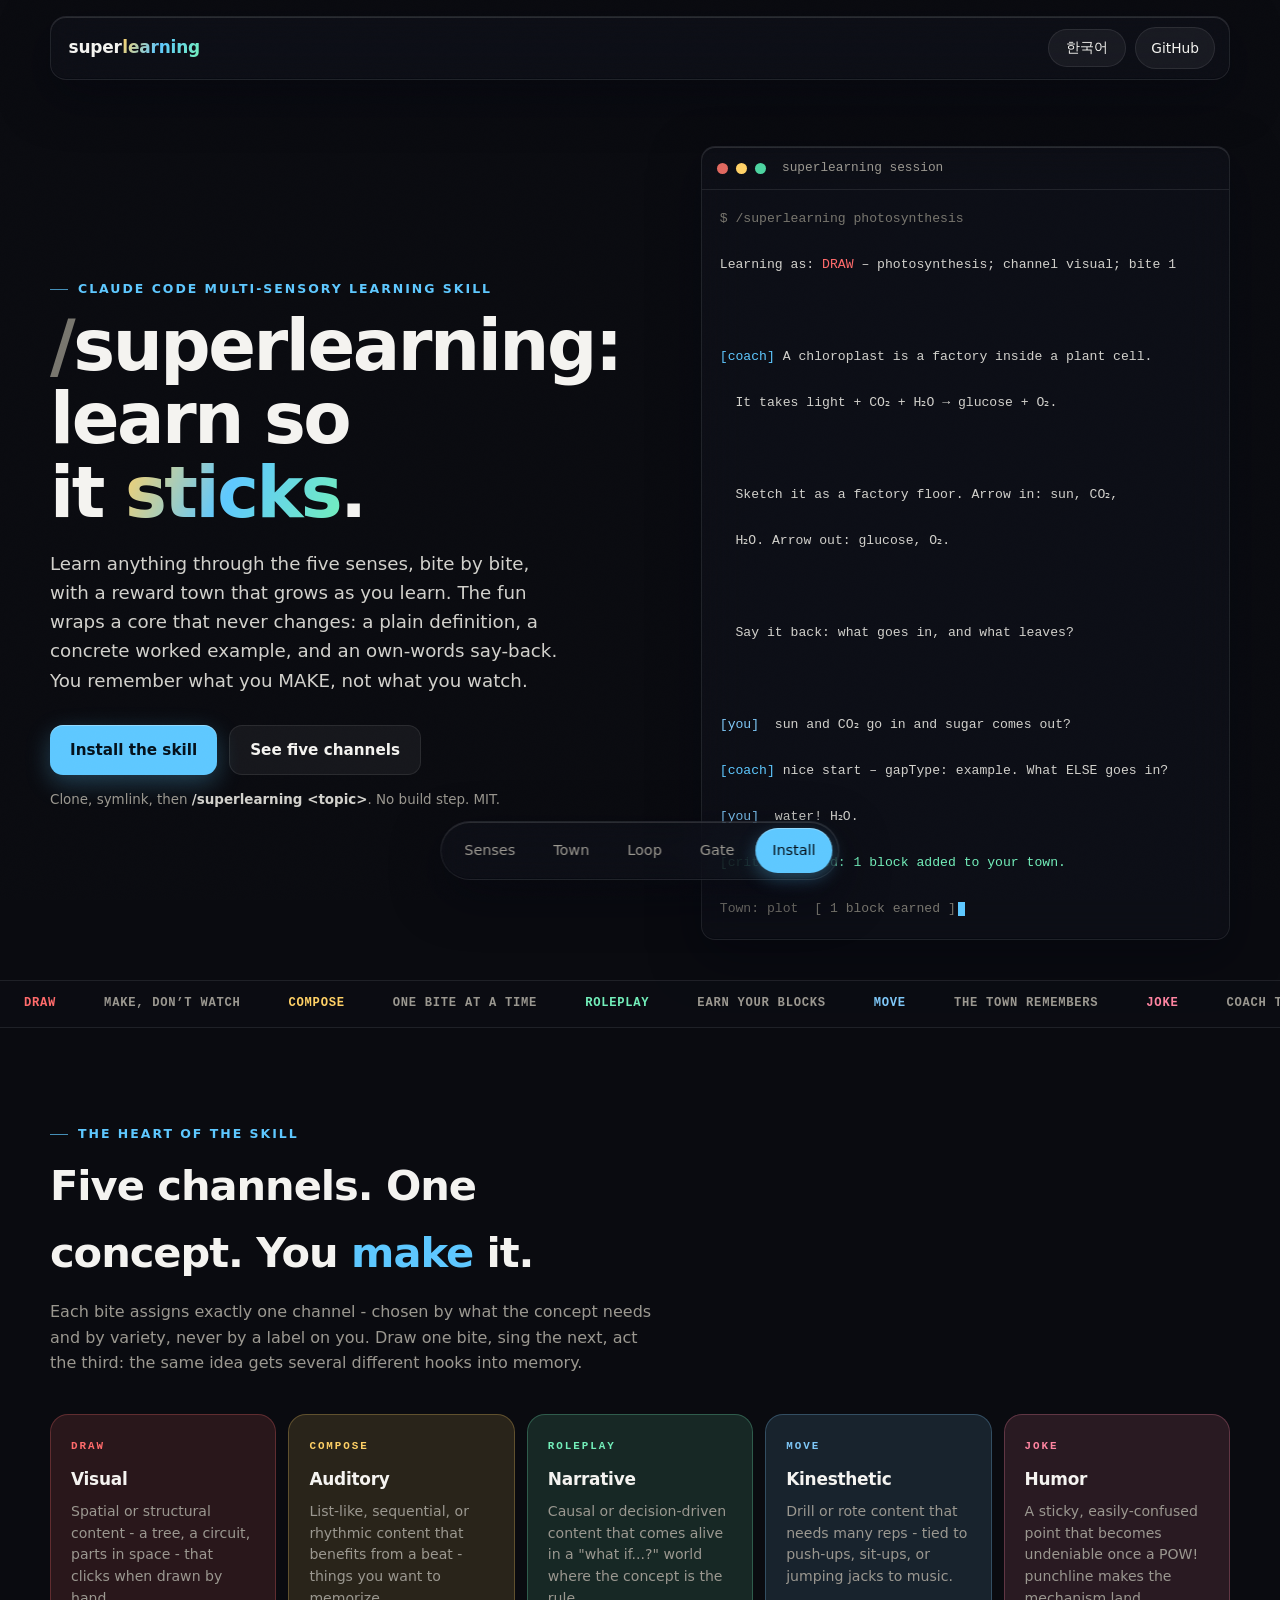
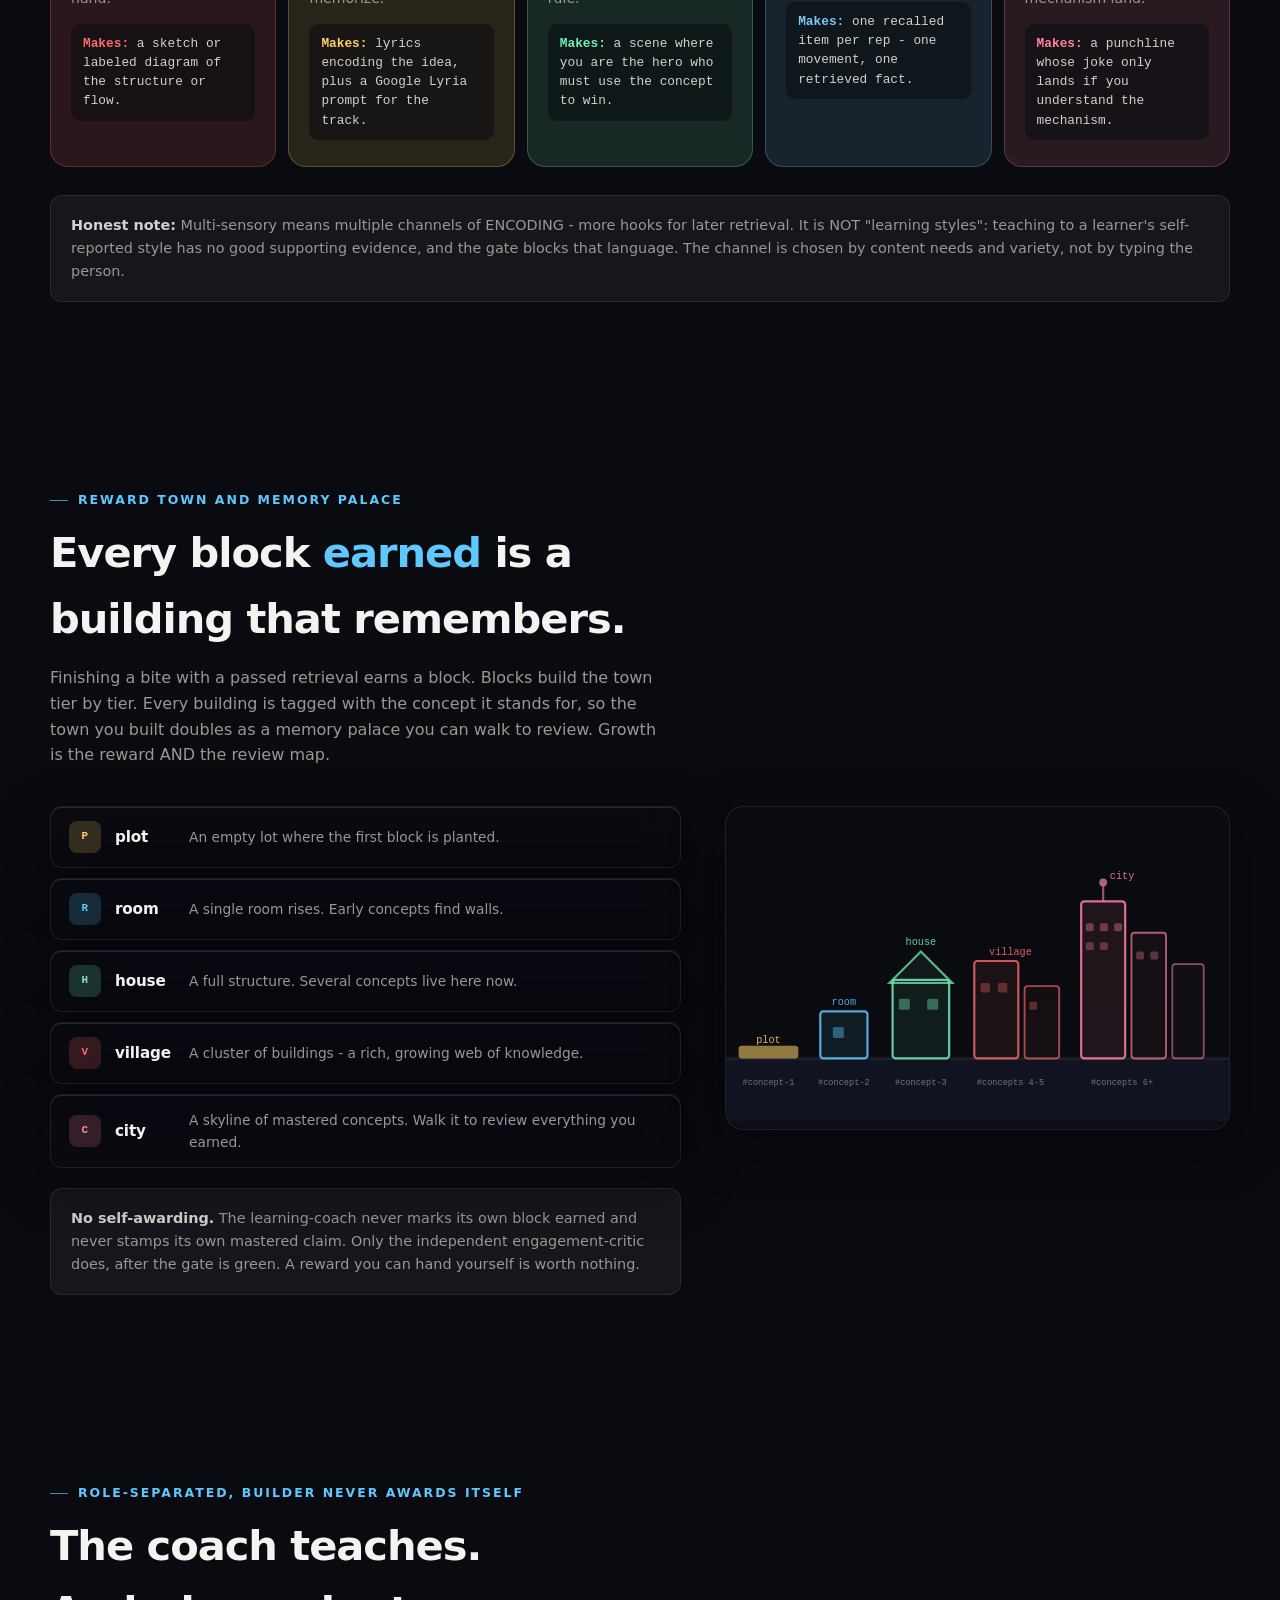
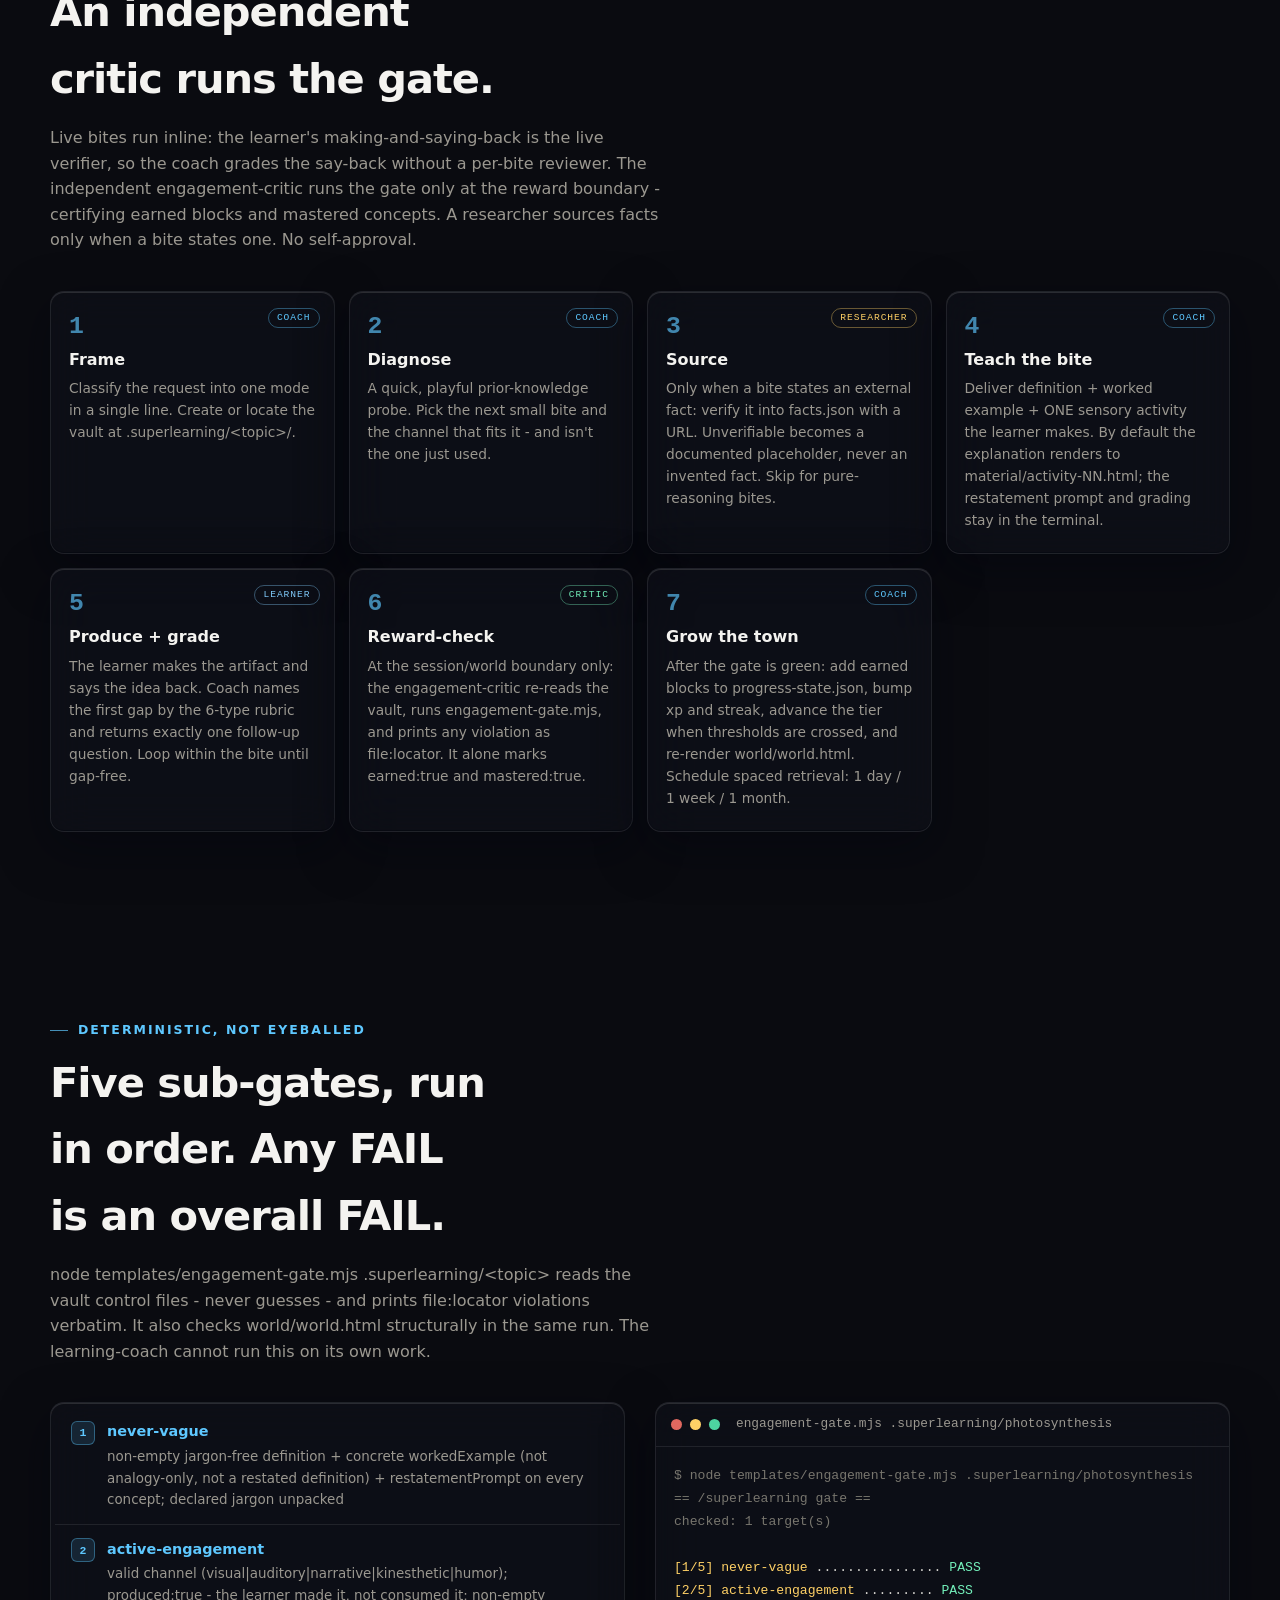
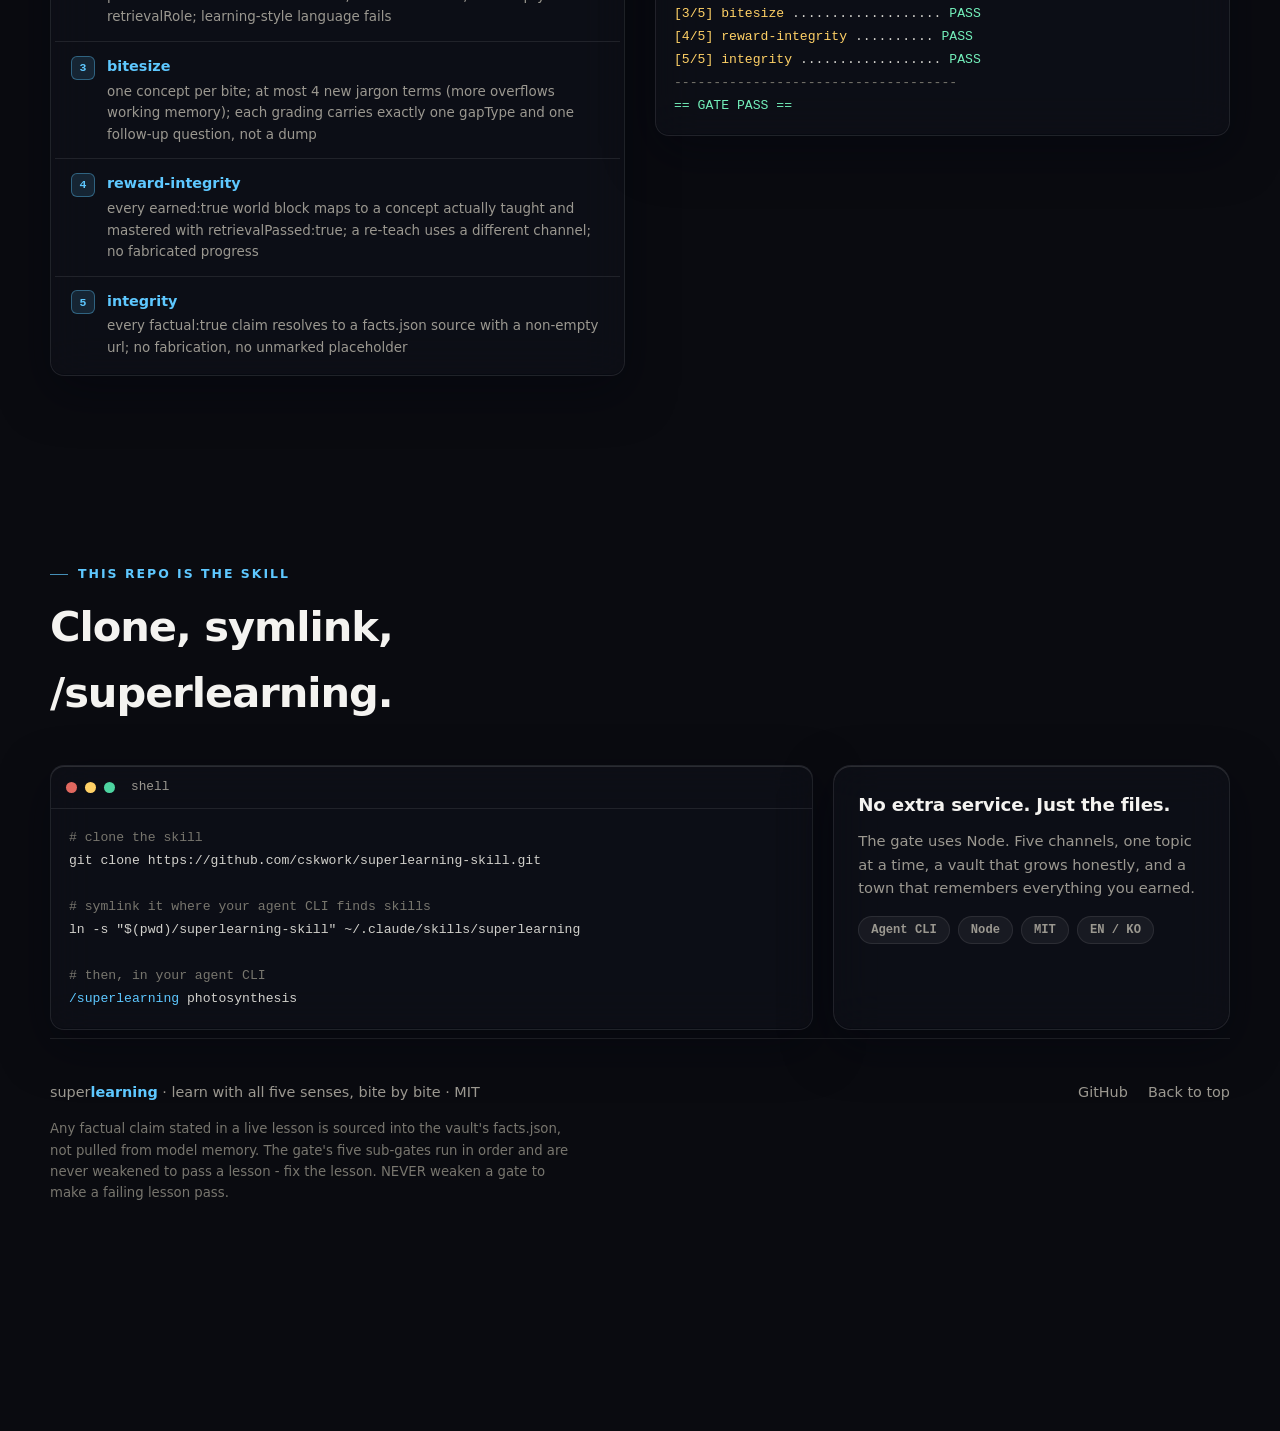
==== docs/index.html @ bb0e9e98 "feat: superlearning skill - multi-sensory bite-size learning with a reward town A standalone Claude " ====
<!doctype html>
<html lang="en">
<head>
<meta charset="utf-8">
<meta name="viewport" content="width=device-width, initial-scale=1">
<title>/superlearning - learn with all five senses, bite by bite</title>
<meta name="description" content="A Claude Code skill that makes any subject stick - through five sensory channels, bite-size pieces, and a reward town that grows as you learn. Behind a gate with no self-approval.">
<meta property="og:title" content="/superlearning - learn with all five senses, bite by bite">
<meta property="og:description" content="You remember what you MAKE. Every bite: a plain definition, a concrete worked example, an own-words restatement - plus one sensory activity you produce yourself. Blocks build a town that doubles as a memory palace.">
<meta property="og:type" content="website">
<link rel="icon" href="data:image/svg+xml,%3Csvg xmlns='http://www.w3.org/2000/svg' viewBox='0 0 32 32'%3E%3Crect width='32' height='32' rx='8' fill='%235EC8FF'/%3E%3Ctext x='16' y='23' font-family='system-ui,sans-serif' font-size='17' font-weight='700' text-anchor='middle' fill='%230A0B10'%3EL%3C/text%3E%3C/svg%3E">
<style>
  :root{
    --bg:#0A0B10; --glass:rgba(16,18,26,.60); --glass-strong:rgba(16,18,26,.85);
    --ink:#F4F3F0; --body:#D2D1CC; --muted:#9B9890; --soft:#78766E;
    --line:rgba(244,243,240,.09); --line-strong:rgba(244,243,240,.16);
    --accent:#5EC8FF; --accent-deep:#2AA8E8; --accent-soft:rgba(94,200,255,.13);
    --accent-ink:#04111B;
    --green:#73EFBA; --green-deep:#4DD4A0; --green-soft:rgba(115,239,186,.13);
    --red:#FF8B8B; --red-soft:rgba(255,139,139,.12);
    --draw:#FF6B6B; --draw-soft:rgba(255,107,107,.13);
    --compose:#FFD166; --compose-soft:rgba(255,209,102,.13);
    --roleplay:#73EFBA; --roleplay-soft:rgba(115,239,186,.13);
    --move:#7FC8F8; --move-soft:rgba(127,200,248,.13);
    --joke:#FF85A1; --joke-soft:rgba(255,133,161,.13);
    --hl:rgba(244,243,240,.13); --hl-soft:rgba(244,243,240,.05);
    --shadow:0 16px 48px rgba(4,6,14,.55);
    --ease:cubic-bezier(.16,1,.3,1);
    --r-card:18px; --r-term:14px;
    --maxw:1180px; --fs:1;
    --sans:ui-sans-serif,system-ui,-apple-system,"Segoe UI","Noto Sans KR","Apple SD Gothic Neo","Malgun Gothic",sans-serif;
    --mono:ui-monospace,"SF Mono","JetBrains Mono",Consolas,"Liberation Mono",Menlo,monospace;
  }
  *{box-sizing:border-box}
  html{scroll-behavior:smooth;background:var(--bg)}
  body{
    margin:0;min-width:320px;background:var(--bg);color:var(--body);
    font-family:var(--sans);font-size:calc(16px * var(--fs));line-height:1.6;
    -webkit-font-smoothing:antialiased;padding-bottom:104px;overflow-x:hidden;
  }

  /* Language: .en / .ko spans toggled by html[lang]; default en. */
  html[lang="en"] .ko{display:none !important}
  html[lang="ko"] .en{display:none !important}
  html[lang="ko"] body{word-break:keep-all}
  html[lang="ko"] .term pre,html[lang="ko"] .ticker,html[lang="ko"] .ascii{word-break:normal}

  a{color:inherit;text-decoration:none}
  a:hover{color:var(--accent)}
  a:focus-visible,button:focus-visible{outline:2px solid var(--accent);outline-offset:3px;border-radius:6px}
  code,kbd,pre,.mono{font-family:var(--mono)}
  b{color:var(--ink)}
  .wrap{position:relative;z-index:2;width:min(var(--maxw),calc(100% - 40px));margin:0 auto}
  .accent{color:var(--accent)}
  .eyebrow{font-size:.78rem;letter-spacing:.16em;text-transform:uppercase;color:var(--accent);font-weight:600}
  .eyebrow::before{content:"";display:inline-block;width:18px;height:1px;background:var(--accent);vertical-align:middle;margin-right:10px;opacity:.7}

  /* Depth layers: five-color aurora echoing the channel palette. */
  body::before{
    content:"";position:fixed;inset:-12%;z-index:-3;pointer-events:none;
    background:
      radial-gradient(38% 46% at 12% 6%,rgba(255,107,107,.12),transparent 70%),
      radial-gradient(44% 44% at 88% 10%,rgba(255,209,102,.10),transparent 70%),
      radial-gradient(50% 50% at 82% 88%,rgba(115,239,186,.10),transparent 72%),
      radial-gradient(42% 42% at 14% 90%,rgba(94,200,255,.10),transparent 72%),
      radial-gradient(34% 34% at 52% 48%,rgba(255,133,161,.07),transparent 68%);
    filter:saturate(120%);animation:aurora 34s ease-in-out infinite;
  }
  @keyframes aurora{0%,100%{transform:translate3d(0,0,0) scale(1)}50%{transform:translate3d(-1.2%,1%,0) scale(1.04)}}
  body::after{
    content:"";position:fixed;inset:0;z-index:90;pointer-events:none;opacity:.04;mix-blend-mode:overlay;
    background-image:url('data:image/svg+xml;utf8,<svg xmlns="http://www.w3.org/2000/svg" width="160" height="160"><filter id="n"><feTurbulence type="fractalNoise" baseFrequency="0.82" numOctaves="2" stitchTiles="stitch"/></filter><rect width="160" height="160" filter="url(%23n)" opacity="0.55"/></svg>');
  }

  .glass{
    background:var(--glass);
    -webkit-backdrop-filter:blur(22px) saturate(160%);backdrop-filter:blur(22px) saturate(160%);
    border:1px solid var(--line);
    box-shadow:inset 0 1px 0 var(--hl),inset 0 -1px 0 rgba(4,6,14,.4),var(--shadow);
  }
  @media (prefers-reduced-transparency:reduce){
    .glass{background:rgba(20,22,30,.97);-webkit-backdrop-filter:none;backdrop-filter:none}
  }

  /* Glass topbar */
  .topbar{position:fixed;top:16px;left:50%;transform:translateX(-50%);z-index:60;width:min(var(--maxw),calc(100% - 32px));border-radius:16px}
  .top-row{display:flex;align-items:center;justify-content:space-between;gap:14px;padding:10px 14px 10px 18px}
  .brand{font-weight:700;color:var(--ink);font-size:1.06rem;letter-spacing:-.01em}
  .brand-word{
    background:linear-gradient(115deg,var(--compose) 0%,var(--accent) 48%,var(--roleplay) 100%);
    -webkit-background-clip:text;background-clip:text;color:transparent;
  }
  .top-right{display:flex;gap:9px;align-items:center}
  .pill{border:1px solid var(--line);padding:9px 15px;border-radius:999px;color:var(--ink);font-size:.86rem;background:var(--hl-soft);transition:border-color .2s var(--ease),transform .2s var(--ease)}
  .pill:hover{border-color:rgba(94,200,255,.55);transform:translateY(-1px);color:var(--ink)}
  .lang{cursor:pointer;font-family:inherit;min-width:78px;text-align:center}

  /* Fixed glass dock with hover magnification */
  .dock{position:fixed;left:50%;bottom:20px;transform:translateX(-50%);z-index:60;display:flex;gap:4px;padding:6px;border-radius:999px;max-width:calc(100% - 24px)}
  .dock a{position:relative;padding:11px 17px;border-radius:999px;color:var(--muted);font-size:.9rem;font-weight:500;white-space:nowrap;transition:color .25s var(--ease),transform .3s var(--ease)}
  .dock a:hover{color:var(--ink);transform:translateY(-3px) scale(1.07)}
  .dock a:has(+a:hover),.dock a:hover+a{transform:translateY(-1px) scale(1.03)}
  .dock a.active{color:var(--accent-ink);background:var(--accent);box-shadow:inset 0 1px 0 rgba(220,244,255,.4),0 6px 18px rgba(94,200,255,.3)}
  @media (max-width:620px){.dock a{padding:10px 10px;font-size:.8rem}.dock{gap:2px;padding:5px}}

  /* Hero */
  .hero{padding:146px 0 40px;display:grid;grid-template-columns:1.06fr .94fr;gap:54px;align-items:center;min-height:86dvh}
  .hero h1{font-size:clamp(2.5rem,5.6vw,4.4rem);line-height:1.04;letter-spacing:-.035em;color:var(--ink);margin:.6rem 0 0;font-weight:700;text-wrap:balance}
  .hero h1 .slash{color:var(--soft)}
  .hero h1 .hl-word{
    background:linear-gradient(115deg,var(--compose) 0%,var(--accent) 48%,var(--roleplay) 100%);
    -webkit-background-clip:text;background-clip:text;color:transparent;
  }
  .hero p.lede{font-size:1.14rem;color:var(--body);max-width:44ch;margin:1.2rem 0 0}
  [data-stage]{opacity:0;transform:translateY(18px);animation:rise .85s var(--ease) forwards;animation-delay:calc(var(--i,0) * 110ms)}
  @keyframes rise{to{opacity:1;transform:none}}
  .cta-row{display:flex;gap:12px;margin-top:30px;flex-wrap:wrap}
  .btn{position:relative;overflow:hidden;display:inline-flex;align-items:center;gap:8px;min-height:44px;padding:12px 20px;border-radius:13px;font-weight:600;font-size:.95rem;transition:transform .25s var(--ease),box-shadow .25s var(--ease),border-color .2s var(--ease)}
  .btn-primary{background:var(--accent);color:var(--accent-ink);box-shadow:inset 0 1px 0 rgba(220,244,255,.4),0 8px 24px rgba(94,200,255,.28)}
  .btn-primary::after{content:"";position:absolute;top:0;bottom:0;left:-60%;width:40%;transform:skewX(-18deg);background:linear-gradient(90deg,transparent,rgba(255,255,255,.5),transparent);transition:left .55s var(--ease)}
  .btn-primary:hover{transform:translateY(-2px);color:var(--accent-ink)}
  .btn-primary:hover::after{left:120%}
  .btn-ghost{color:var(--ink);border:1px solid var(--line);background:var(--hl-soft)}
  .btn-ghost:hover{transform:translateY(-2px);border-color:rgba(94,200,255,.5)}
  .cta-note{margin:14px 0 0;font-size:.84rem;color:var(--muted)}
  .cta-note b{color:var(--body);font-weight:600}

  /* Terminal */
  .term{border-radius:var(--r-term);overflow:hidden}
  .term-bar{display:flex;align-items:center;gap:8px;padding:11px 15px;border-bottom:1px solid var(--line)}
  .dot{width:11px;height:11px;border-radius:50%}
  .dot.a{background:#e0685f}.dot.b{background:var(--compose)}.dot.c{background:var(--green-deep)}
  .term-title{margin-left:8px;font-size:.8rem;color:var(--muted);font-family:var(--mono)}
  .term pre{margin:0;padding:18px;font-family:var(--mono);font-size:calc(.82rem * var(--fs));line-height:1.75;color:var(--body);overflow-x:auto;white-space:pre-wrap}
  .term .ok{color:var(--green)}.term .bad{color:var(--red)}.term .dim{color:var(--soft)}
  .term .cy{color:var(--accent)}.term .am{color:var(--compose)}
  .term .draw-c{color:var(--draw)}.term .roleplay-c{color:var(--roleplay)}
  .term .move-c{color:var(--move)}.term .joke-c{color:var(--joke)}
  .tline{display:block;opacity:0;animation:lineIn .01s steps(1) forwards;animation-delay:var(--t,0s)}
  @keyframes lineIn{to{opacity:1}}
  .caret::after{content:"";display:inline-block;width:.55em;height:1.05em;margin-left:2px;vertical-align:text-bottom;background:var(--accent);animation:blink 1.1s steps(1) infinite}
  @keyframes blink{50%{opacity:0}}

  /* Ticker */
  .ticker-wrap{position:relative;z-index:2;border-top:1px solid var(--line);border-bottom:1px solid var(--line);overflow:hidden;background:rgba(12,14,20,.7)}
  .ticker{display:flex;gap:0;width:max-content;animation:tick 40s linear infinite}
  .ticker-wrap:hover .ticker{animation-play-state:paused}
  @keyframes tick{to{transform:translateX(-50%)}}
  .ticker span{display:inline-flex;align-items:center;min-height:46px;padding:0 24px;color:var(--muted);font:700 .76rem/1 var(--mono);letter-spacing:.06em;text-transform:uppercase;white-space:nowrap}
  .ticker b{color:var(--accent)}
  .ticker .draw-t{color:var(--draw)}.ticker .compose-t{color:var(--compose)}
  .ticker .roleplay-t{color:var(--roleplay)}.ticker .move-t{color:var(--move)}.ticker .joke-t{color:var(--joke)}

  /* Sections */
  section{padding:clamp(58px,8vw,92px) 0;position:relative;z-index:2}
  section[id]{scroll-margin-top:92px}
  .sec-head{max-width:60ch}
  .sec-head h2{font-size:clamp(1.8rem,3.5vw,2.6rem);color:var(--ink);letter-spacing:-.025em;margin:.5rem 0 0;font-weight:700;text-wrap:balance}
  .sec-head p{color:var(--muted);margin:.8rem 0 0;font-size:calc(1rem * var(--fs))}

  /* Five Senses channel cards */
  .channels{display:grid;grid-template-columns:repeat(5,1fr);gap:12px;margin-top:38px}
  .channel{position:relative;overflow:hidden;border-radius:var(--r-card);padding:26px 20px;border:1px solid transparent;transition:border-color .3s var(--ease),transform .3s var(--ease)}
  .channel:hover{transform:translateY(-3px)}
  .channel-label{font:700 .68rem/1 var(--mono);letter-spacing:.18em;text-transform:uppercase;margin-bottom:14px}
  .channel h3{margin:0 0 8px;color:var(--ink);font-size:1.06rem;letter-spacing:-.015em}
  .channel p{margin:0;font-size:.88rem;color:var(--muted);line-height:1.55}
  .channel .makes{margin-top:14px;padding:10px 12px;border-radius:9px;font:.8rem/1.5 var(--mono);background:rgba(10,11,16,.55);color:var(--body)}
  .channel.draw{background:var(--draw-soft);border-color:rgba(255,107,107,.26)}.channel.draw .channel-label{color:var(--draw)}.channel.draw .makes b{color:var(--draw)}
  .channel.compose{background:var(--compose-soft);border-color:rgba(255,209,102,.26)}.channel.compose .channel-label{color:var(--compose)}.channel.compose .makes b{color:var(--compose)}
  .channel.roleplay{background:var(--roleplay-soft);border-color:rgba(115,239,186,.26)}.channel.roleplay .channel-label{color:var(--roleplay)}.channel.roleplay .makes b{color:var(--roleplay)}
  .channel.move{background:var(--move-soft);border-color:rgba(127,200,248,.26)}.channel.move .channel-label{color:var(--move)}.channel.move .makes b{color:var(--move)}
  .channel.joke{background:var(--joke-soft);border-color:rgba(255,133,161,.26)}.channel.joke .channel-label{color:var(--joke)}.channel.joke .makes b{color:var(--joke)}
  @media (max-width:980px){.channels{grid-template-columns:repeat(3,1fr)}}
  @media (max-width:600px){.channels{grid-template-columns:1fr 1fr}}

  .aside-note{margin-top:28px;padding:18px 20px;border-radius:12px;border:1px solid var(--line);background:var(--hl-soft);font-size:.9rem;color:var(--muted)}
  .aside-note b{color:var(--body)}

  /* Town section */
  .town-layout{display:grid;grid-template-columns:minmax(0,1fr) minmax(290px,.8fr);gap:44px;align-items:start;margin-top:38px}
  .tiers{list-style:none;margin:0;padding:0;display:flex;flex-direction:column;gap:10px}
  .tier-item{display:flex;align-items:center;gap:14px;padding:14px 18px;border-radius:12px;border:1px solid var(--line);background:rgba(10,11,16,.4);font-size:.93rem}
  .tier-n{flex:0 0 auto;width:32px;height:32px;border-radius:8px;display:grid;place-items:center;font:.68rem/1 var(--mono);font-weight:700;letter-spacing:.04em;text-transform:uppercase}
  .tier-n.t1{background:rgba(255,209,102,.18);color:var(--compose)}
  .tier-n.t2{background:rgba(94,200,255,.18);color:var(--accent)}
  .tier-n.t3{background:rgba(115,239,186,.18);color:var(--roleplay)}
  .tier-n.t4{background:rgba(255,107,107,.18);color:var(--draw)}
  .tier-n.t5{background:rgba(255,133,161,.18);color:var(--joke)}
  .tier-name{font-weight:600;color:var(--ink);min-width:60px;font-size:.95rem;letter-spacing:-.01em}
  .tier-desc{color:var(--muted);font-size:.86rem}
  .town-visual{width:100%;border-radius:var(--r-card);overflow:hidden}
  .palace-note{margin-top:20px}
  @media (max-width:860px){.town-layout{grid-template-columns:1fr}}

  /* Loop steps */
  .loop-steps{display:grid;grid-template-columns:repeat(4,1fr);gap:14px;margin-top:38px}
  .step{position:relative;border-radius:var(--r-term);padding:22px 18px}
  .step .sn{font:700 1.55rem/1 var(--mono);color:var(--accent);opacity:.65;line-height:1;margin-bottom:8px}
  .step h3{margin:0 0 5px;color:var(--ink);font-size:1rem}
  .step p{margin:0;font-size:.86rem;color:var(--muted)}
  .role-badge{position:absolute;top:16px;right:14px;font:.6rem/1 var(--mono);letter-spacing:.1em;text-transform:uppercase;color:var(--soft);border:1px solid var(--line);border-radius:999px;padding:4px 8px}
  .role-badge.coach{color:var(--accent);border-color:rgba(94,200,255,.38)}
  .role-badge.critic{color:var(--green);border-color:rgba(115,239,186,.38)}
  .role-badge.research{color:var(--compose);border-color:rgba(255,209,102,.38)}
  .role-badge.learner{color:var(--move);border-color:rgba(127,200,248,.38)}
  @media (max-width:900px){.loop-steps{grid-template-columns:1fr 1fr}}
  @media (max-width:520px){.loop-steps{grid-template-columns:1fr}}

  /* Gate section */
  .gate-layout{display:grid;grid-template-columns:1fr 1fr;gap:30px;align-items:start;margin-top:38px}
  .gate-list{list-style:none;padding:4px;margin:0;border-radius:var(--r-term)}
  .gate-list li{padding:13px 16px;border-bottom:1px solid var(--line);color:var(--body);font-size:.93rem;display:flex;gap:12px;align-items:baseline}
  .gate-list li:last-child{border-bottom:none}
  .gate-no{display:inline-grid;place-items:center;flex:0 0 auto;width:24px;height:24px;border-radius:6px;border:1px solid rgba(94,200,255,.38);background:var(--accent-soft);color:var(--accent);font:700 .72rem/1 var(--mono)}
  .gate-key{color:var(--accent);font-weight:600;white-space:nowrap;font-size:.9rem}
  .gate-desc{color:var(--muted);display:block;font-size:.84rem;margin-top:2px}
  @media (max-width:860px){.gate-layout{grid-template-columns:1fr}}

  /* Install section */
  .install{display:grid;grid-template-columns:minmax(0,1fr) minmax(260px,.52fr);gap:20px;align-items:stretch;margin-top:38px}
  .install-card{padding:24px;border-radius:var(--r-card)}
  .install-card h3{margin:0 0 10px;color:var(--ink);font-size:1.14rem;letter-spacing:-.01em}
  .install-card p{margin:0 0 16px;color:var(--muted);font-size:.92rem}
  .pill-row{display:flex;flex-wrap:wrap;gap:8px}
  .tag-pill{border:1px solid var(--line);border-radius:999px;padding:7px 12px;color:var(--muted);background:var(--hl-soft);font:600 .76rem/1 var(--mono)}
  @media (max-width:860px){.install{grid-template-columns:1fr}}

  footer{margin-top:8px;padding:42px 0 18px;color:var(--muted);font-size:.9rem;position:relative;z-index:2;border-top:1px solid var(--line)}
  .foot-row{display:flex;justify-content:space-between;gap:20px;flex-wrap:wrap;align-items:center}
  .foot-row b{color:var(--accent)}
  .foot-note{margin-top:14px;font-size:.83rem;color:var(--soft);max-width:62ch}
  footer a:hover{color:var(--ink)}

  /* Reveal on scroll */
  .reveal{opacity:0;transform:translateY(16px);transition:opacity .7s var(--ease),transform .7s var(--ease);transition-delay:var(--d,0s)}
  .reveal.in{opacity:1;transform:none}

  @media (max-width:900px){
    .hero{grid-template-columns:1fr;gap:34px;min-height:0;padding-top:124px}
    .hero p.lede{max-width:58ch}
  }

  @media (prefers-reduced-motion:reduce){
    html{scroll-behavior:auto}
    *,*::before,*::after{animation-duration:.001ms !important;animation-iteration-count:1 !important;transition-duration:.001ms !important}
    .reveal{opacity:1;transform:none}
    [data-stage]{opacity:1;transform:none;animation:none}
    .tline{opacity:1;animation:none}.caret::after{animation:none}
    .ticker{animation:none;flex-wrap:wrap;width:auto}
    body::before{animation:none}
    .btn-primary::after{display:none}
    .btn:hover,.pill:hover,.channel:hover,.dock a:hover{transform:none}
    ::view-transition-group(*),::view-transition-old(*),::view-transition-new(*){animation:none !important}
  }
</style>
</head>
<body>

<header class="topbar glass">
  <div class="top-row">
    <div class="brand">super<span class="brand-word">learning</span></div>
    <div class="top-right">
      <button id="langToggle" class="pill lang" aria-label="Switch language / 언어 전환"><span class="en">한국어</span><span class="ko">EN</span></button>
      <a class="pill" href="https://github.com/cskwork/superlearning-skill">GitHub</a>
    </div>
  </div>
</header>

<nav class="dock glass" aria-label="Sections">
  <a href="#senses" class="dock-link"><span class="en">Senses</span><span class="ko">감각</span></a>
  <a href="#town" class="dock-link"><span class="en">Town</span><span class="ko">마을</span></a>
  <a href="#loop" class="dock-link"><span class="en">Loop</span><span class="ko">루프</span></a>
  <a href="#gate" class="dock-link"><span class="en">Gate</span><span class="ko">게이트</span></a>
  <a href="#install" class="dock-link"><span class="en">Install</span><span class="ko">설치</span></a>
</nav>

<main>
<section class="hero wrap" id="top">
  <div>
    <span class="eyebrow" data-stage style="--i:0"><span class="en">Claude Code multi-sensory learning skill</span><span class="ko">Claude Code 다감각 학습 스킬</span></span>
    <h1 data-stage style="--i:1">
      <span class="en"><span class="slash">/</span>superlearning: learn so it <span class="hl-word">sticks</span>.</span>
      <span class="ko"><span class="slash">/</span>superlearning: 진짜 <span class="hl-word">남는</span> 공부.</span>
    </h1>
    <p class="lede" data-stage style="--i:2">
      <span class="en">Learn anything through the five senses, bite by bite, with a reward town that grows as you learn. The fun wraps a core that never changes: a plain definition, a concrete worked example, and an own-words say-back. You remember what you MAKE, not what you watch.</span>
      <span class="ko">다섯 가지 감각으로, 한 입씩, 배울수록 자라나는 보상 마을과 함께 무엇이든 배우세요. 즐거움 뒤엔 절대 바뀌지 않는 핵심이 있습니다. 쉬운 정의, 구체적인 풀이 예시, 자기 말로 되말하기. 보는 것이 아니라 만드는 것을 기억합니다.</span>
    </p>
    <div class="cta-row" data-stage style="--i:3">
      <a class="btn btn-primary" href="#install"><span class="en">Install the skill</span><span class="ko">스킬 설치하기</span></a>
      <a class="btn btn-ghost" href="#senses"><span class="en">See five channels</span><span class="ko">다섯 채널 보기</span></a>
    </div>
    <p class="cta-note" data-stage style="--i:3">
      <span class="en">Clone, symlink, then <b>/superlearning &lt;topic&gt;</b>. No build step. MIT.</span>
      <span class="ko">클론하고 심링크한 뒤 <b>/superlearning &lt;주제&gt;</b>. 빌드 불필요. MIT.</span>
    </p>
  </div>

  <div class="term glass" data-stage style="--i:2" aria-label="example /superlearning session">
    <div class="term-bar"><span class="dot a"></span><span class="dot b"></span><span class="dot c"></span><span class="term-title">superlearning session</span></div>
<pre><span class="tline" style="--t:.4s"><span class="dim">$ /superlearning photosynthesis</span></span>
<span class="tline" style="--t:.85s">Learning as: <span class="draw-c">DRAW</span> – photosynthesis; channel visual; bite 1</span>
<span class="tline" style="--t:1.2s"> </span>
<span class="tline" style="--t:1.4s"><span class="cy">[coach]</span> A chloroplast is a factory inside a plant cell.</span>
<span class="tline" style="--t:1.65s">  It takes light + CO&#x2082; + H&#x2082;O &#x2192; glucose + O&#x2082;.</span>
<span class="tline" style="--t:1.95s"> </span>
<span class="tline" style="--t:2.15s">  Sketch it as a factory floor. Arrow in: sun, CO&#x2082;,</span>
<span class="tline" style="--t:2.4s">  H&#x2082;O. Arrow out: glucose, O&#x2082;.</span>
<span class="tline" style="--t:2.7s"> </span>
<span class="tline" style="--t:2.9s">  Say it back: what goes in, and what leaves?</span>
<span class="tline" style="--t:3.2s"> </span>
<span class="tline" style="--t:3.45s"><span class="move-c">[you]</span>  sun and CO&#x2082; go in and sugar comes out?</span>
<span class="tline" style="--t:3.75s"><span class="cy">[coach]</span> nice start – gapType: example. What ELSE goes in?</span>
<span class="tline" style="--t:4.05s"><span class="move-c">[you]</span>  water! H&#x2082;O.</span>
<span class="tline" style="--t:4.35s"><span class="ok">[critic] earned: 1 block added to your town.</span></span>
<span class="tline caret" style="--t:4.7s"><span class="dim">Town: plot  [ 1 block earned ]</span></span></pre>
  </div>
</section>

<div class="ticker-wrap" aria-hidden="true">
  <div class="ticker">
    <span class="draw-t">DRAW</span><span>make, don&#x2019;t watch</span><span class="compose-t">COMPOSE</span><span>one bite at a time</span><span class="roleplay-t">ROLEPLAY</span><span>earn your blocks</span><span class="move-t">MOVE</span><span>the town remembers</span><span class="joke-t">JOKE</span><span>coach teaches &#x2022; critic rewards</span><span>never style-matched</span><span>bite by bite</span><span>no fake progress</span><span>five channels, one concept</span>
    <span class="draw-t">DRAW</span><span>make, don&#x2019;t watch</span><span class="compose-t">COMPOSE</span><span>one bite at a time</span><span class="roleplay-t">ROLEPLAY</span><span>earn your blocks</span><span class="move-t">MOVE</span><span>the town remembers</span><span class="joke-t">JOKE</span><span>coach teaches &#x2022; critic rewards</span><span>never style-matched</span><span>bite by bite</span><span>no fake progress</span><span>five channels, one concept</span>
  </div>
</div>

<section id="senses">
  <div class="wrap">
    <div class="sec-head reveal">
      <span class="eyebrow"><span class="en">The heart of the skill</span><span class="ko">스킬의 핵심</span></span>
      <h2><span class="en">Five channels. One concept. You <span class="accent">make</span> it.</span><span class="ko">다섯 채널. 하나의 개념. 당신이 <span class="accent">만듭니다</span>.</span></h2>
      <p><span class="en">Each bite assigns exactly one channel - chosen by what the concept needs and by variety, never by a label on you. Draw one bite, sing the next, act the third: the same idea gets several different hooks into memory.</span><span class="ko">각 한 입은 채널 하나를 배정합니다. 개념이 필요로 하는 것과 다양성에 따라 고르며, 당신에게 라벨을 붙여 정하지 않습니다. 한 입은 그리고, 다음은 노래하고, 그다음은 연기합니다. 같은 아이디어가 여러 기억의 고리를 얻습니다.</span></p>
    </div>
    <div class="channels">
      <div class="channel draw reveal">
        <div class="channel-label">DRAW</div>
        <h3><span class="en">Visual</span><span class="ko">시각</span></h3>
        <p><span class="en">Spatial or structural content - a tree, a circuit, parts in space - that clicks when drawn by hand.</span><span class="ko">손으로 그릴 때 이해되는 공간적·구조적 내용. 트리, 회로, 공간 속 부품들.</span></p>
        <div class="makes"><b><span class="en">Makes:</span><span class="ko">만들기:</span></b> <span class="en">a sketch or labeled diagram of the structure or flow.</span><span class="ko">구조나 흐름을 담은 스케치 또는 레이블된 다이어그램.</span></div>
      </div>
      <div class="channel compose reveal" style="--d:.06s">
        <div class="channel-label">COMPOSE</div>
        <h3><span class="en">Auditory</span><span class="ko">청각</span></h3>
        <p><span class="en">List-like, sequential, or rhythmic content that benefits from a beat - things you want to memorize.</span><span class="ko">리듬이 도움이 되는 목록형·순차형 내용. 외워 두고 싶은 것들.</span></p>
        <div class="makes"><b><span class="en">Makes:</span><span class="ko">만들기:</span></b> <span class="en">lyrics encoding the idea, plus a Google Lyria prompt for the track.</span><span class="ko">개념을 담은 가사와 Google Lyria에 바로 붙여 넣을 프롬프트.</span></div>
      </div>
      <div class="channel roleplay reveal" style="--d:.12s">
        <div class="channel-label">ROLEPLAY</div>
        <h3><span class="en">Narrative</span><span class="ko">서사</span></h3>
        <p><span class="en">Causal or decision-driven content that comes alive in a "what if...?" world where the concept is the rule.</span><span class="ko">인과관계나 의사결정을 다루는 내용. 개념이 규칙이 되는 "만약...?" 세계에서 살아납니다.</span></p>
        <div class="makes"><b><span class="en">Makes:</span><span class="ko">만들기:</span></b> <span class="en">a scene where you are the hero who must use the concept to win.</span><span class="ko">개념을 써야만 이길 수 있는, 당신이 주인공인 장면.</span></div>
      </div>
      <div class="channel move reveal" style="--d:.18s">
        <div class="channel-label">MOVE</div>
        <h3><span class="en">Kinesthetic</span><span class="ko">신체</span></h3>
        <p><span class="en">Drill or rote content that needs many reps - tied to push-ups, sit-ups, or jumping jacks to music.</span><span class="ko">반복이 필요한 암기 내용. 음악에 맞춰 팔굽혀펴기, 윗몸일으키기, 점프에 연결됩니다.</span></p>
        <div class="makes"><b><span class="en">Makes:</span><span class="ko">만들기:</span></b> <span class="en">one recalled item per rep - one movement, one retrieved fact.</span><span class="ko">동작 하나에 회상 하나. 한 동작, 하나의 사실.</span></div>
      </div>
      <div class="channel joke reveal" style="--d:.24s">
        <div class="channel-label">JOKE</div>
        <h3><span class="en">Humor</span><span class="ko">유머</span></h3>
        <p><span class="en">A sticky, easily-confused point that becomes undeniable once a POW! punchline makes the mechanism land.</span><span class="ko">헷갈리기 쉬운 개념. POW! 한 방 펀치라인이 메커니즘을 명확하게 만들면 절대 잊지 않습니다.</span></p>
        <div class="makes"><b><span class="en">Makes:</span><span class="ko">만들기:</span></b> <span class="en">a punchline whose joke only lands if you understand the mechanism.</span><span class="ko">메커니즘을 이해해야만 웃길 수 있는 펀치라인.</span></div>
      </div>
    </div>
    <div class="aside-note reveal">
      <b><span class="en">Honest note:</span><span class="ko">솔직한 한 마디:</span></b>
      <span class="en"> Multi-sensory means multiple channels of ENCODING - more hooks for later retrieval. It is NOT "learning styles": teaching to a learner's self-reported style has no good supporting evidence, and the gate blocks that language. The channel is chosen by content needs and variety, not by typing the person.</span>
      <span class="ko"> 다감각이란 인코딩의 여러 채널을 쓴다는 뜻으로, 나중에 꺼낼 고리가 더 많아지는 것입니다. "학습 스타일"이 아닙니다. 학습자의 자기 보고 스타일에 맞추는 것을 뒷받침할 근거는 없으며, 게이트는 그런 표현을 막습니다. 채널은 내용이 필요로 하는 것과 다양성에 따라 선택하며, 사람에게 라벨을 붙여 정하지 않습니다.</span>
    </div>
  </div>
</section>

<section id="town">
  <div class="wrap">
    <div class="sec-head reveal">
      <span class="eyebrow"><span class="en">Reward town and memory palace</span><span class="ko">보상 마을이자 기억의 궁전</span></span>
      <h2><span class="en">Every block <span class="accent">earned</span> is a building that remembers.</span><span class="ko">얻은 블록 하나하나가 <span class="accent">기억하는</span> 건물이 됩니다.</span></h2>
      <p><span class="en">Finishing a bite with a passed retrieval earns a block. Blocks build the town tier by tier. Every building is tagged with the concept it stands for, so the town you built doubles as a memory palace you can walk to review. Growth is the reward AND the review map.</span><span class="ko">회상 검사를 통과하며 한 입을 마치면 블록을 얻습니다. 블록이 쌓여 마을이 단계별로 자랍니다. 모든 건물엔 해당 개념이 태그되어 있어, 당신이 지은 마을은 곧 걸으며 복습할 수 있는 기억의 궁전입니다. 성장이 보상이자 복습 지도입니다.</span></p>
    </div>
    <div class="town-layout">
      <div>
        <ul class="tiers">
          <li class="tier-item glass reveal">
            <div class="tier-n t1">P</div>
            <div class="tier-name">plot</div>
            <div class="tier-desc"><span class="en">An empty lot where the first block is planted.</span><span class="ko">첫 번째 블록이 심어지는 빈 땅.</span></div>
          </li>
          <li class="tier-item glass reveal" style="--d:.05s">
            <div class="tier-n t2">R</div>
            <div class="tier-name">room</div>
            <div class="tier-desc"><span class="en">A single room rises. Early concepts find walls.</span><span class="ko">방 하나가 올라옵니다. 초기 개념들이 벽을 얻습니다.</span></div>
          </li>
          <li class="tier-item glass reveal" style="--d:.10s">
            <div class="tier-n t3">H</div>
            <div class="tier-name">house</div>
            <div class="tier-desc"><span class="en">A full structure. Several concepts live here now.</span><span class="ko">온전한 집. 여러 개념이 이 안에 자리를 잡습니다.</span></div>
          </li>
          <li class="tier-item glass reveal" style="--d:.15s">
            <div class="tier-n t4">V</div>
            <div class="tier-name">village</div>
            <div class="tier-desc"><span class="en">A cluster of buildings - a rich, growing web of knowledge.</span><span class="ko">건물들이 모인 마을. 촘촘하게 자라나는 지식의 그물.</span></div>
          </li>
          <li class="tier-item glass reveal" style="--d:.20s">
            <div class="tier-n t5">C</div>
            <div class="tier-name">city</div>
            <div class="tier-desc"><span class="en">A skyline of mastered concepts. Walk it to review everything you earned.</span><span class="ko">숙달된 개념들의 스카이라인. 걸으면 쌓아 온 것이 복습됩니다.</span></div>
          </li>
        </ul>
        <div class="aside-note palace-note reveal" style="--d:.24s">
          <b><span class="en">No self-awarding.</span><span class="ko">자기 수여 없음.</span></b>
          <span class="en"> The learning-coach never marks its own block earned and never stamps its own mastered claim. Only the independent engagement-critic does, after the gate is green. A reward you can hand yourself is worth nothing.</span>
          <span class="ko"> learning-coach는 자신이 가르친 블록에 earned를 표시하거나 mastered를 찍지 않습니다. 게이트가 초록이 된 후, 오직 독립된 engagement-critic만이 합니다. 스스로 줄 수 있는 보상은 아무 의미가 없습니다.</span>
        </div>
      </div>

      <div class="town-visual glass reveal" style="--d:.08s">
        <!-- Inline SVG: stylized building-blocks town growing plot to city -->
        <svg xmlns="http://www.w3.org/2000/svg" viewBox="0 0 320 200" role="img" aria-label="Town growing from a single plot on the left through room and house and village to a city skyline on the right">
          <title>Town growth: plot to city</title>
          <rect width="320" height="200" fill="#0A0B10"/>
          <!-- Ground -->
          <rect x="0" y="160" width="320" height="40" fill="#111420" rx="0"/>
          <rect x="0" y="159" width="320" height="2" fill="rgba(244,243,240,.06)"/>

          <!-- PLOT: golden tile -->
          <rect x="8" y="152" width="38" height="8" rx="2" fill="rgba(255,209,102,.55)"/>
          <text x="27" y="150" fill="#FFD166" font-size="6.5" text-anchor="middle" font-family="monospace" opacity=".85">plot</text>

          <!-- ROOM: small cube, cyan -->
          <rect x="60" y="130" width="30" height="30" rx="2" fill="rgba(94,200,255,.10)" stroke="#5EC8FF" stroke-width="1.4" opacity=".85"/>
          <rect x="68" y="140" width="7" height="7" rx="1" fill="#5EC8FF" opacity=".4"/>
          <text x="75" y="126" fill="#5EC8FF" font-size="6.5" text-anchor="middle" font-family="monospace" opacity=".85">room</text>

          <!-- HOUSE: box plus roof, mint -->
          <rect x="106" y="110" width="36" height="50" rx="2" fill="rgba(115,239,186,.09)" stroke="#73EFBA" stroke-width="1.4" opacity=".85"/>
          <polygon points="104,112 144,112 124,92" fill="rgba(115,239,186,.09)" stroke="#73EFBA" stroke-width="1.4" opacity=".75"/>
          <rect x="110" y="122" width="7" height="7" rx="1" fill="#73EFBA" opacity=".38"/>
          <rect x="128" y="122" width="7" height="7" rx="1" fill="#73EFBA" opacity=".38"/>
          <text x="124" y="88" fill="#73EFBA" font-size="6.5" text-anchor="middle" font-family="monospace" opacity=".85">house</text>

          <!-- VILLAGE: two buildings, coral -->
          <rect x="158" y="98" width="28" height="62" rx="2" fill="rgba(255,107,107,.09)" stroke="#FF6B6B" stroke-width="1.4" opacity=".8"/>
          <rect x="190" y="114" width="22" height="46" rx="2" fill="rgba(255,107,107,.07)" stroke="#FF6B6B" stroke-width="1.2" opacity=".65"/>
          <rect x="162" y="112" width="6" height="6" rx="1" fill="#FF6B6B" opacity=".32"/>
          <rect x="173" y="112" width="6" height="6" rx="1" fill="#FF6B6B" opacity=".32"/>
          <rect x="193" y="124" width="5" height="5" rx="1" fill="#FF6B6B" opacity=".3"/>
          <text x="181" y="94" fill="#FF6B6B" font-size="6.5" text-anchor="middle" font-family="monospace" opacity=".85">village</text>

          <!-- CITY: tall building cluster, pink -->
          <rect x="226" y="60" width="28" height="100" rx="2" fill="rgba(255,133,161,.10)" stroke="#FF85A1" stroke-width="1.4" opacity=".85"/>
          <line x1="240" y1="60" x2="240" y2="50" stroke="#FF85A1" stroke-width="1.4" opacity=".6"/>
          <circle cx="240" cy="48" r="2.5" fill="#FF85A1" opacity=".7"/>
          <rect x="258" y="80" width="22" height="80" rx="2" fill="rgba(255,133,161,.07)" stroke="#FF85A1" stroke-width="1.2" opacity=".68"/>
          <rect x="284" y="100" width="20" height="60" rx="2" fill="rgba(255,133,161,.06)" stroke="#FF85A1" stroke-width="1.1" opacity=".55"/>
          <rect x="229" y="74" width="5" height="5" rx="1" fill="#FF85A1" opacity=".36"/>
          <rect x="238" y="74" width="5" height="5" rx="1" fill="#FF85A1" opacity=".36"/>
          <rect x="247" y="74" width="5" height="5" rx="1" fill="#FF85A1" opacity=".36"/>
          <rect x="229" y="86" width="5" height="5" rx="1" fill="#FF85A1" opacity=".3"/>
          <rect x="238" y="86" width="5" height="5" rx="1" fill="#FF85A1" opacity=".3"/>
          <rect x="261" y="92" width="5" height="5" rx="1" fill="#FF85A1" opacity=".3"/>
          <rect x="270" y="92" width="5" height="5" rx="1" fill="#FF85A1" opacity=".3"/>
          <text x="252" y="46" fill="#FF85A1" font-size="6.5" text-anchor="middle" font-family="monospace" opacity=".85">city</text>

          <!-- Concept tags on buildings (memory palace) -->
          <text x="27" y="177" fill="#78766E" font-size="5.5" text-anchor="middle" font-family="monospace">#concept-1</text>
          <text x="75" y="177" fill="#78766E" font-size="5.5" text-anchor="middle" font-family="monospace">#concept-2</text>
          <text x="124" y="177" fill="#78766E" font-size="5.5" text-anchor="middle" font-family="monospace">#concept-3</text>
          <text x="181" y="177" fill="#78766E" font-size="5.5" text-anchor="middle" font-family="monospace">#concepts 4-5</text>
          <text x="252" y="177" fill="#78766E" font-size="5.5" text-anchor="middle" font-family="monospace">#concepts 6+</text>
        </svg>
      </div>
    </div>
  </div>
</section>

<section id="loop">
  <div class="wrap">
    <div class="sec-head reveal">
      <span class="eyebrow"><span class="en">Role-separated, builder never awards itself</span><span class="ko">역할 분리, 만든 쪽이 수여하지 않음</span></span>
      <h2><span class="en">The coach teaches. An independent critic runs the gate.</span><span class="ko">코치가 가르치고, 독립 검토자가 게이트를 돌립니다.</span></h2>
      <p><span class="en">Live bites run inline: the learner's making-and-saying-back is the live verifier, so the coach grades the say-back without a per-bite reviewer. The independent engagement-critic runs the gate only at the reward boundary - certifying earned blocks and mastered concepts. A researcher sources facts only when a bite states one. No self-approval.</span><span class="ko">라이브 한 입은 인라인으로 진행됩니다. 학습자의 만들기·되말하기가 실시간 검증자이므로, 코치는 매 한 입마다 검토자 없이 되말하기를 채점합니다. 독립된 engagement-critic은 보상 경계에서만 게이트를 돌립니다. 획득한 블록과 mastered 개념을 인증합니다. 리서처는 한 입이 외부 사실을 말할 때만 출처를 찾습니다. 자기 승인은 없습니다.</span></p>
    </div>
    <div class="loop-steps">
      <div class="step glass reveal"><span class="role-badge coach"><span class="en">coach</span><span class="ko">코치</span></span><div class="sn">1</div><h3><span class="en">Frame</span><span class="ko">분류</span></h3><p><span class="en">Classify the request into one mode in a single line. Create or locate the vault at .superlearning/&lt;topic&gt;/.</span><span class="ko">한 줄로 모드를 정합니다. .superlearning/&lt;주제&gt;/에 볼트를 만들거나 찾습니다.</span></p></div>
      <div class="step glass reveal" style="--d:.05s"><span class="role-badge coach"><span class="en">coach</span><span class="ko">코치</span></span><div class="sn">2</div><h3><span class="en">Diagnose</span><span class="ko">진단</span></h3><p><span class="en">A quick, playful prior-knowledge probe. Pick the next small bite and the channel that fits it - and isn't the one just used.</span><span class="ko">빠르고 유쾌한 사전 지식 탐색. 다음 작은 한 입과 맞는 채널을 고릅니다. 방금 쓴 채널은 반복하지 않습니다.</span></p></div>
      <div class="step glass reveal" style="--d:.10s"><span class="role-badge research"><span class="en">researcher</span><span class="ko">리서처</span></span><div class="sn">3</div><h3><span class="en">Source</span><span class="ko">출처</span></h3><p><span class="en">Only when a bite states an external fact: verify it into facts.json with a URL. Unverifiable becomes a documented placeholder, never an invented fact. Skip for pure-reasoning bites.</span><span class="ko">한 입이 외부 사실을 말할 때만: URL과 함께 facts.json에 검증합니다. 확인 불가는 명시된 자리표시자로. 지어낸 사실은 없습니다. 순수 추론 한 입은 건너뜁니다.</span></p></div>
      <div class="step glass reveal" style="--d:.15s"><span class="role-badge coach"><span class="en">coach</span><span class="ko">코치</span></span><div class="sn">4</div><h3><span class="en">Teach the bite</span><span class="ko">한 입 가르치기</span></h3><p><span class="en">Deliver definition + worked example + ONE sensory activity the learner makes. By default the explanation renders to material/activity-NN.html; the restatement prompt and grading stay in the terminal.</span><span class="ko">정의 + 풀이 예시 + 학습자가 만들 감각 활동 하나. 기본으로 설명은 material/activity-NN.html에 렌더링하고, 되말하기 질문과 채점은 터미널에 둡니다.</span></p></div>
      <div class="step glass reveal"><span class="role-badge learner"><span class="en">learner</span><span class="ko">학습자</span></span><div class="sn">5</div><h3><span class="en">Produce + grade</span><span class="ko">만들기 + 채점</span></h3><p><span class="en">The learner makes the artifact and says the idea back. Coach names the first gap by the 6-type rubric and returns exactly one follow-up question. Loop within the bite until gap-free.</span><span class="ko">학습자가 산출물을 만들고 개념을 되말합니다. 코치는 6가지 루브릭으로 첫 빈틈을 짚고 후속 질문 하나를 냅니다. 빈틈이 없을 때까지 반복합니다.</span></p></div>
      <div class="step glass reveal" style="--d:.05s"><span class="role-badge critic"><span class="en">critic</span><span class="ko">검토자</span></span><div class="sn">6</div><h3><span class="en">Reward-check</span><span class="ko">보상 검사</span></h3><p><span class="en">At the session/world boundary only: the engagement-critic re-reads the vault, runs engagement-gate.mjs, and prints any violation as file:locator. It alone marks earned:true and mastered:true.</span><span class="ko">세션/월드 경계에서만: engagement-critic이 볼트를 다시 읽고 engagement-gate.mjs를 돌려 위반을 file:locator로 출력합니다. earned:true와 mastered:true를 표시하는 것은 이 역할만입니다.</span></p></div>
      <div class="step glass reveal" style="--d:.10s"><span class="role-badge coach"><span class="en">coach</span><span class="ko">코치</span></span><div class="sn">7</div><h3><span class="en">Grow the town</span><span class="ko">마을 키우기</span></h3><p><span class="en">After the gate is green: add earned blocks to progress-state.json, bump xp and streak, advance the tier when thresholds are crossed, and re-render world/world.html. Schedule spaced retrieval: 1 day / 1 week / 1 month.</span><span class="ko">게이트가 초록이면: 획득한 블록을 progress-state.json에 추가하고 xp·streak를 올리고 world/world.html을 다시 그립니다. 분산 복습 일정: 1일 / 1주 / 1개월.</span></p></div>
    </div>
  </div>
</section>

<section id="gate">
  <div class="wrap">
    <div class="sec-head reveal">
      <span class="eyebrow"><span class="en">Deterministic, not eyeballed</span><span class="ko">눈대중이 아니라 결정적으로</span></span>
      <h2><span class="en">Five sub-gates, run in order. Any FAIL is an overall FAIL.</span><span class="ko">다섯 서브게이트를 순서대로. 하나라도 FAIL이면 전체 FAIL.</span></h2>
      <p><span class="en">node templates/engagement-gate.mjs .superlearning/&lt;topic&gt; reads the vault control files - never guesses - and prints file:locator violations verbatim. It also checks world/world.html structurally in the same run. The learning-coach cannot run this on its own work.</span><span class="ko">node templates/engagement-gate.mjs .superlearning/&lt;주제&gt;는 볼트 파일을 읽고 추측하지 않으며, file:locator 위반을 그대로 출력합니다. 같은 실행에서 world/world.html도 구조적으로 검사합니다. learning-coach는 자기 작업에 이걸 돌릴 수 없습니다.</span></p>
    </div>
    <div class="gate-layout">
      <div class="reveal">
        <ul class="gate-list glass">
          <li>
            <span class="gate-no">1</span>
            <span>
              <span class="gate-key">never-vague</span>
              <span class="gate-desc"><span class="en">non-empty jargon-free definition + concrete workedExample (not analogy-only, not a restated definition) + restatementPrompt on every concept; declared jargon unpacked</span><span class="ko">모든 개념에 비어 있지 않은 쉬운 정의 + 구체적 workedExample(비유만은 안 됨, 정의 반복도 안 됨) + restatementPrompt; 선언된 전문용어 해설</span></span>
            </span>
          </li>
          <li>
            <span class="gate-no">2</span>
            <span>
              <span class="gate-key">active-engagement</span>
              <span class="gate-desc"><span class="en">valid channel (visual|auditory|narrative|kinesthetic|humor); produced:true - the learner made it, not consumed it; non-empty retrievalRole; learning-style language fails</span><span class="ko">유효한 채널(visual|auditory|narrative|kinesthetic|humor); produced:true - 소비가 아닌 생산; 비어 있지 않은 retrievalRole; 학습 스타일 언어는 FAIL</span></span>
            </span>
          </li>
          <li>
            <span class="gate-no">3</span>
            <span>
              <span class="gate-key">bitesize</span>
              <span class="gate-desc"><span class="en">one concept per bite; at most 4 new jargon terms (more overflows working memory); each grading carries exactly one gapType and one follow-up question, not a dump</span><span class="ko">한 입에 개념 하나; 새 전문용어 최대 4개(더 많으면 작업 기억 초과); 각 채점은 gapType 하나와 후속 질문 하나만 - 묶어서 내지 않음</span></span>
            </span>
          </li>
          <li>
            <span class="gate-no">4</span>
            <span>
              <span class="gate-key">reward-integrity</span>
              <span class="gate-desc"><span class="en">every earned:true world block maps to a concept actually taught and mastered with retrievalPassed:true; a re-teach uses a different channel; no fabricated progress</span><span class="ko">earned:true 월드 블록은 실제로 가르쳐지고 retrievalPassed:true로 숙달된 개념과 연결; 재교육은 반드시 다른 채널; 조작된 진행 없음</span></span>
            </span>
          </li>
          <li>
            <span class="gate-no">5</span>
            <span>
              <span class="gate-key">integrity</span>
              <span class="gate-desc"><span class="en">every factual:true claim resolves to a facts.json source with a non-empty url; no fabrication, no unmarked placeholder</span><span class="ko">factual:true 주장은 모두 비어 있지 않은 url의 facts.json 출처로 연결; 조작 없음, 표시 없는 자리표시자 없음</span></span>
            </span>
          </li>
        </ul>
      </div>
      <div class="term glass reveal" style="--d:.1s" aria-label="engagement-gate output showing all five sub-gates passing">
        <div class="term-bar"><span class="dot a"></span><span class="dot b"></span><span class="dot c"></span><span class="term-title">engagement-gate.mjs .superlearning/photosynthesis</span></div>
<pre><span class="dim">$ node templates/engagement-gate.mjs .superlearning/photosynthesis</span>
<span class="dim">== /superlearning gate ==</span>
<span class="dim">checked: 1 target(s)</span>

<span class="am">[1/5] never-vague</span> ................ <span class="ok">PASS</span>
<span class="am">[2/5] active-engagement</span> ......... <span class="ok">PASS</span>
<span class="am">[3/5] bitesize</span> ................... <span class="ok">PASS</span>
<span class="am">[4/5] reward-integrity</span> .......... <span class="ok">PASS</span>
<span class="am">[5/5] integrity</span> .................. <span class="ok">PASS</span>
<span class="dim">------------------------------------</span>
<span class="ok">== GATE PASS ==</span>
</pre>
      </div>
    </div>
  </div>
</section>

<section id="install">
  <div class="wrap">
    <div class="sec-head reveal">
      <span class="eyebrow"><span class="en">This repo is the skill</span><span class="ko">이 저장소가 곧 스킬</span></span>
      <h2><span class="en">Clone, symlink, /superlearning.</span><span class="ko">클론하고, 연결하고, /superlearning.</span></h2>
    </div>
    <div class="install">
      <div class="term glass reveal">
        <div class="term-bar"><span class="dot a"></span><span class="dot b"></span><span class="dot c"></span><span class="term-title">shell</span></div>
<pre><span class="dim"># clone the skill</span>
git clone https://github.com/cskwork/superlearning-skill.git

<span class="dim"># symlink it where your agent CLI finds skills</span>
ln -s "$(pwd)/superlearning-skill" ~/.claude/skills/superlearning

<span class="dim"># then, in your agent CLI</span>
<span class="cy">/superlearning</span> photosynthesis</pre>
      </div>
      <div class="install-card glass reveal" style="--d:.08s">
        <h3><span class="en">No extra service. Just the files.</span><span class="ko">추가 서비스 없음. 파일만.</span></h3>
        <p><span class="en">The gate uses Node. Five channels, one topic at a time, a vault that grows honestly, and a town that remembers everything you earned.</span><span class="ko">게이트는 Node를 씁니다. 다섯 채널, 한 번에 주제 하나, 정직하게 성장하는 볼트, 그리고 당신이 얻은 모든 것을 기억하는 마을.</span></p>
        <div class="pill-row">
          <span class="tag-pill">Agent CLI</span>
          <span class="tag-pill">Node</span>
          <span class="tag-pill">MIT</span>
          <span class="tag-pill">EN / KO</span>
        </div>
      </div>
    </div>

    <footer>
      <div class="foot-row">
        <div>super<b>learning</b> &middot; <span class="en">learn with all five senses, bite by bite</span><span class="ko">다섯 가지 감각으로, 한 입씩</span> &middot; MIT</div>
        <div style="display:flex;gap:20px">
          <a href="https://github.com/cskwork/superlearning-skill">GitHub</a>
          <a href="#top"><span class="en">Back to top</span><span class="ko">맨 위로</span></a>
        </div>
      </div>
      <p class="foot-note">
        <span class="en">Any factual claim stated in a live lesson is sourced into the vault's facts.json, not pulled from model memory. The gate's five sub-gates run in order and are never weakened to pass a lesson - fix the lesson. NEVER weaken a gate to make a failing lesson pass.</span>
        <span class="ko">실제 레슨에서 말하는 모든 사실 주장은 모델 기억이 아니라 볼트의 facts.json에 출처를 검증해 넣습니다. 게이트의 다섯 서브게이트는 순서대로 실행되며, 레슨을 통과시키려고 약하게 만들지 않습니다. 레슨을 고치세요.</span>
      </p>
    </footer>
  </div>
</section>
</main>

<script>
  (function(){
    var root = document.documentElement;
    var toggle = document.getElementById("langToggle");

    function setLang(lang){
      root.lang = (lang === "ko") ? "ko" : "en";
      try { localStorage.setItem("superlearning-lang", root.lang); } catch(e) {}
    }
    var saved = null; try { saved = localStorage.getItem("superlearning-lang"); } catch(e) {}
    var q = null; try { q = new URLSearchParams(location.search).get("lang"); } catch(e) {}
    var initial = (q === "en" || q === "ko") ? q
      : (saved || ((navigator.language || "en").toLowerCase().indexOf("ko") === 0 ? "ko" : "en"));
    setLang(initial);

    if (toggle) toggle.addEventListener("click", function(){
      var next = root.lang === "en" ? "ko" : "en";
      var rm = window.matchMedia && window.matchMedia("(prefers-reduced-motion: reduce)").matches;
      if (document.startViewTransition && !rm) { document.startViewTransition(function(){ setLang(next); }); }
      else { setLang(next); }
    });

    var reduce = window.matchMedia && window.matchMedia("(prefers-reduced-motion: reduce)").matches;

    // Reveal on scroll: IntersectionObserver only, no scroll listener.
    var els = document.querySelectorAll(".reveal");
    if (reduce || !("IntersectionObserver" in window)) {
      els.forEach(function(e){ e.classList.add("in"); });
    } else {
      var io = new IntersectionObserver(function(entries){
        entries.forEach(function(en){ if (en.isIntersecting){ en.target.classList.add("in"); io.unobserve(en.target); } });
      }, { threshold: 0.12 });
      els.forEach(function(e){ io.observe(e); });
    }

    // Active dock pill via section observer (no scroll listener).
    var links = {};
    document.querySelectorAll(".dock-link").forEach(function(a){ links[a.getAttribute("href").slice(1)] = a; });
    if ("IntersectionObserver" in window) {
      var spy = new IntersectionObserver(function(entries){
        entries.forEach(function(en){
          if (en.isIntersecting){
            Object.keys(links).forEach(function(k){ links[k].classList.toggle("active", k === en.target.id); });
          }
        });
      }, { rootMargin: "-45% 0px -50% 0px" });
      ["senses","town","loop","gate","install"].forEach(function(id){ var s = document.getElementById(id); if (s) spy.observe(s); });
    }
  })();
</script>
</body>
</html>
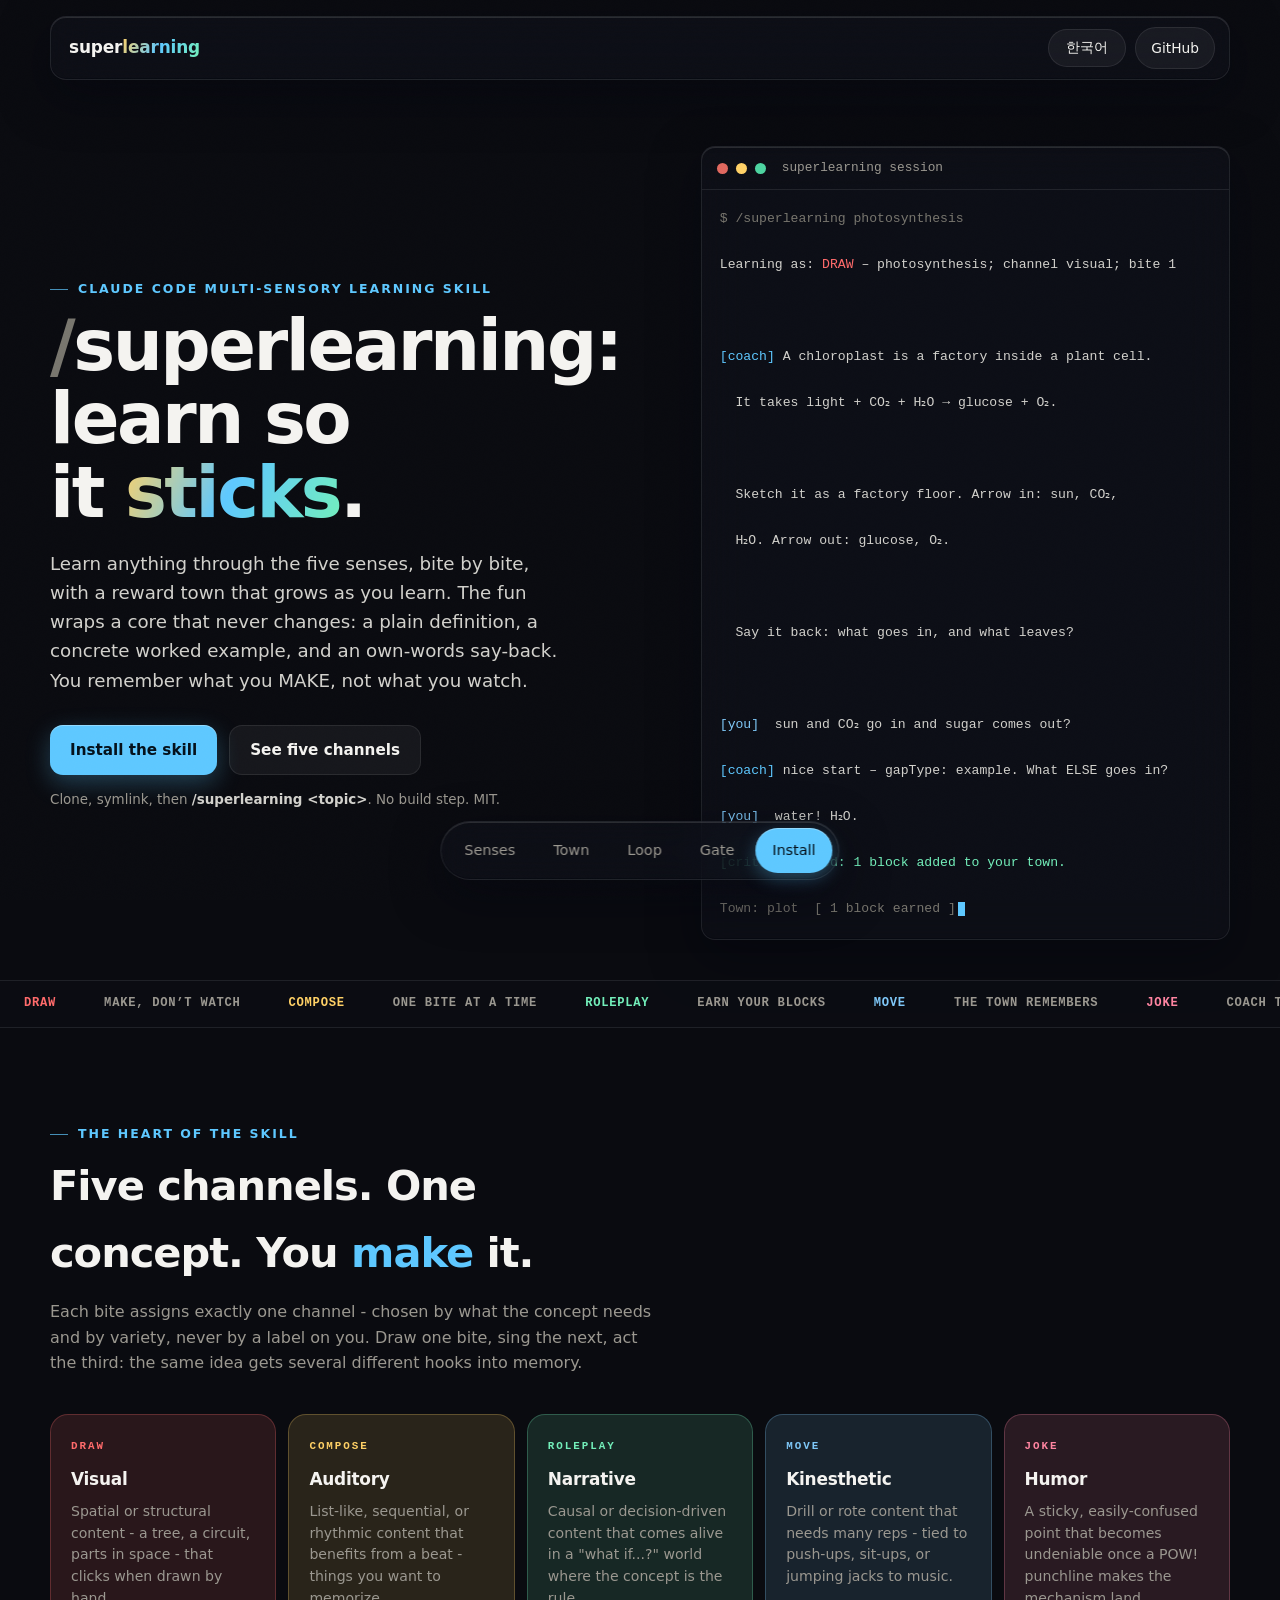
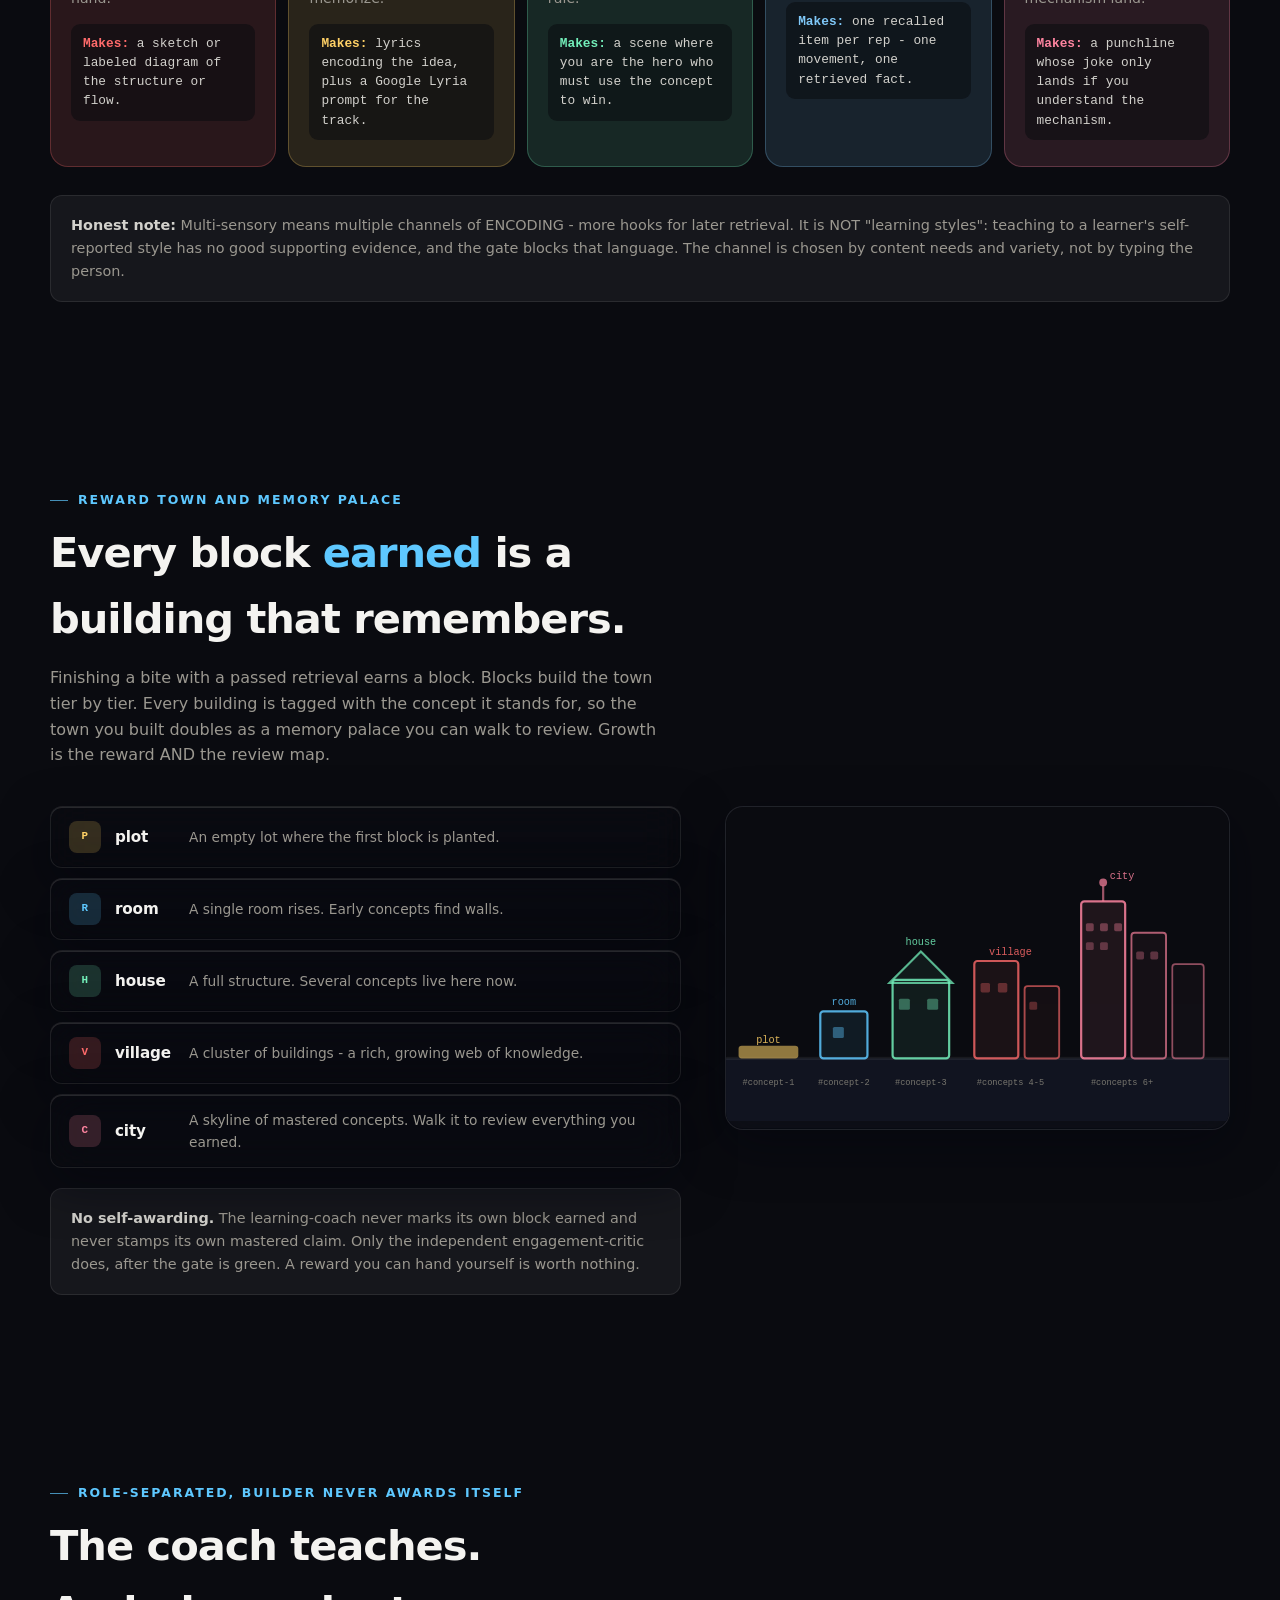
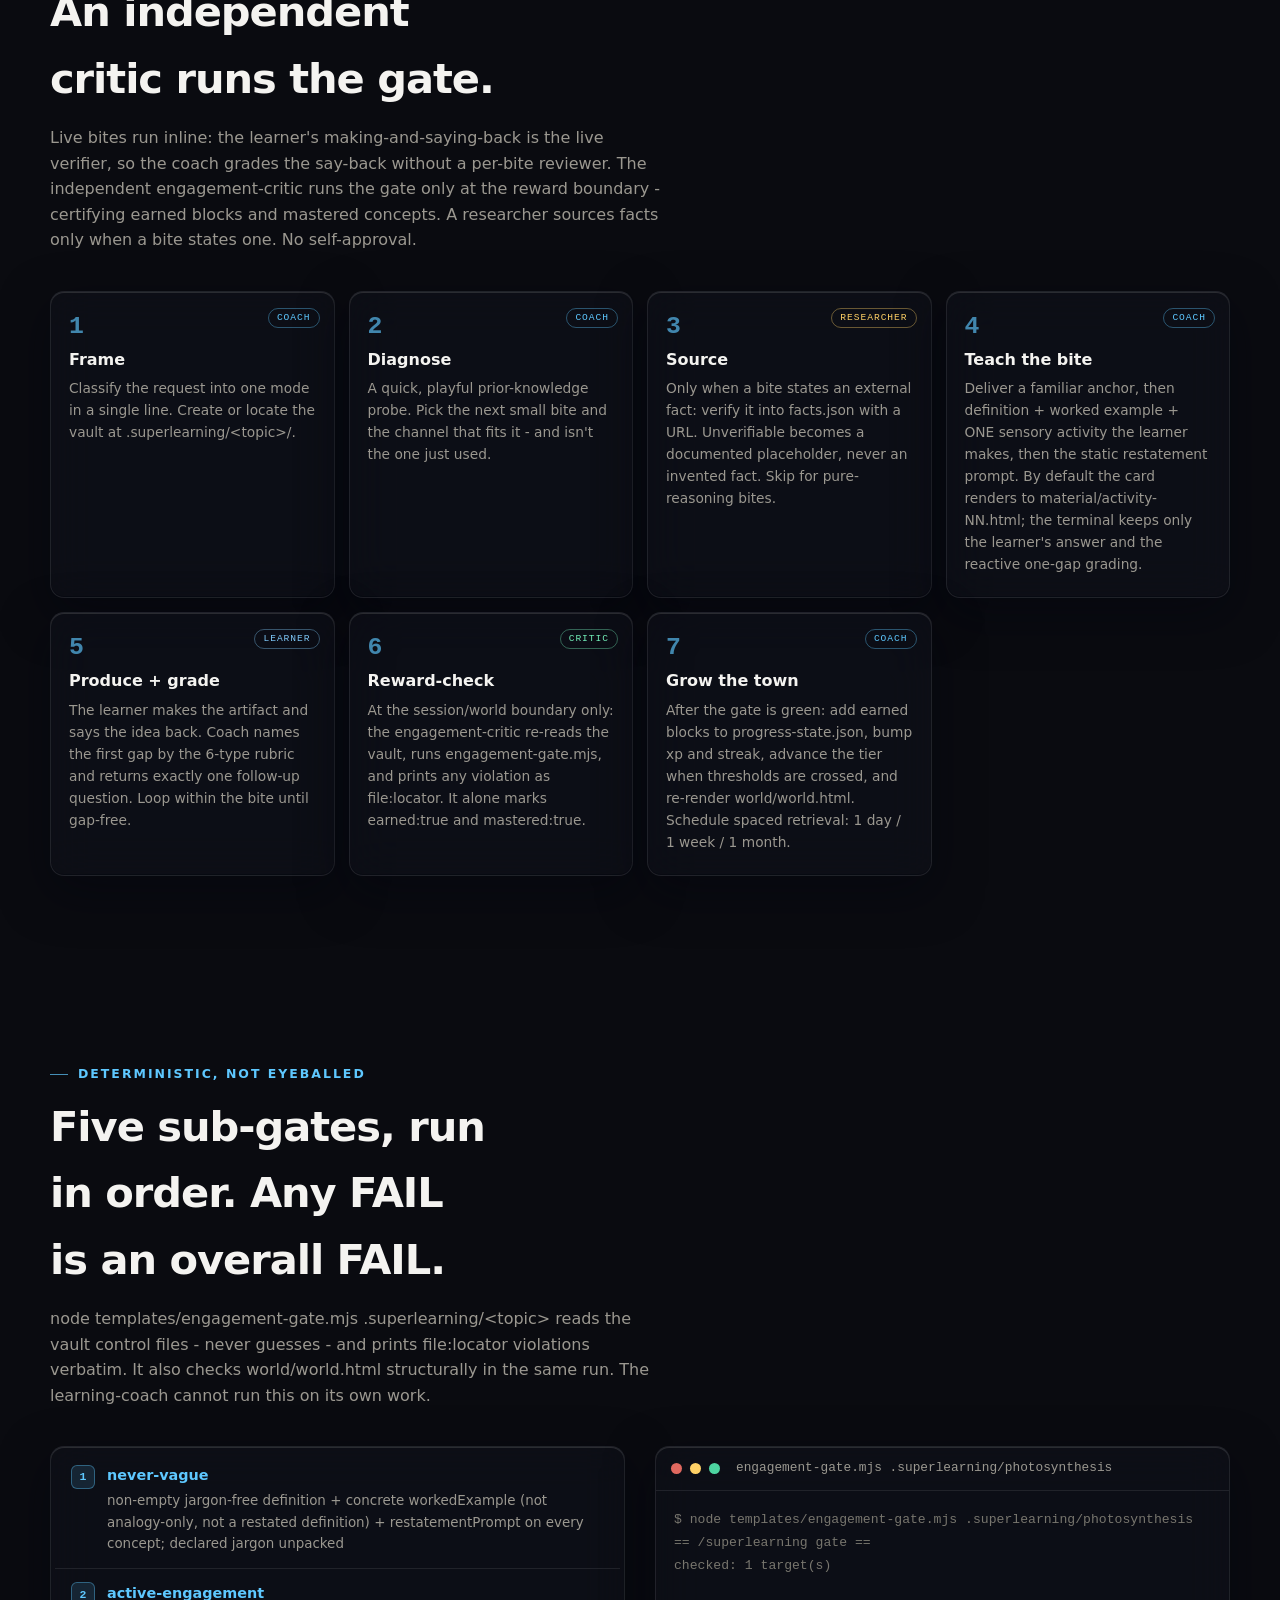
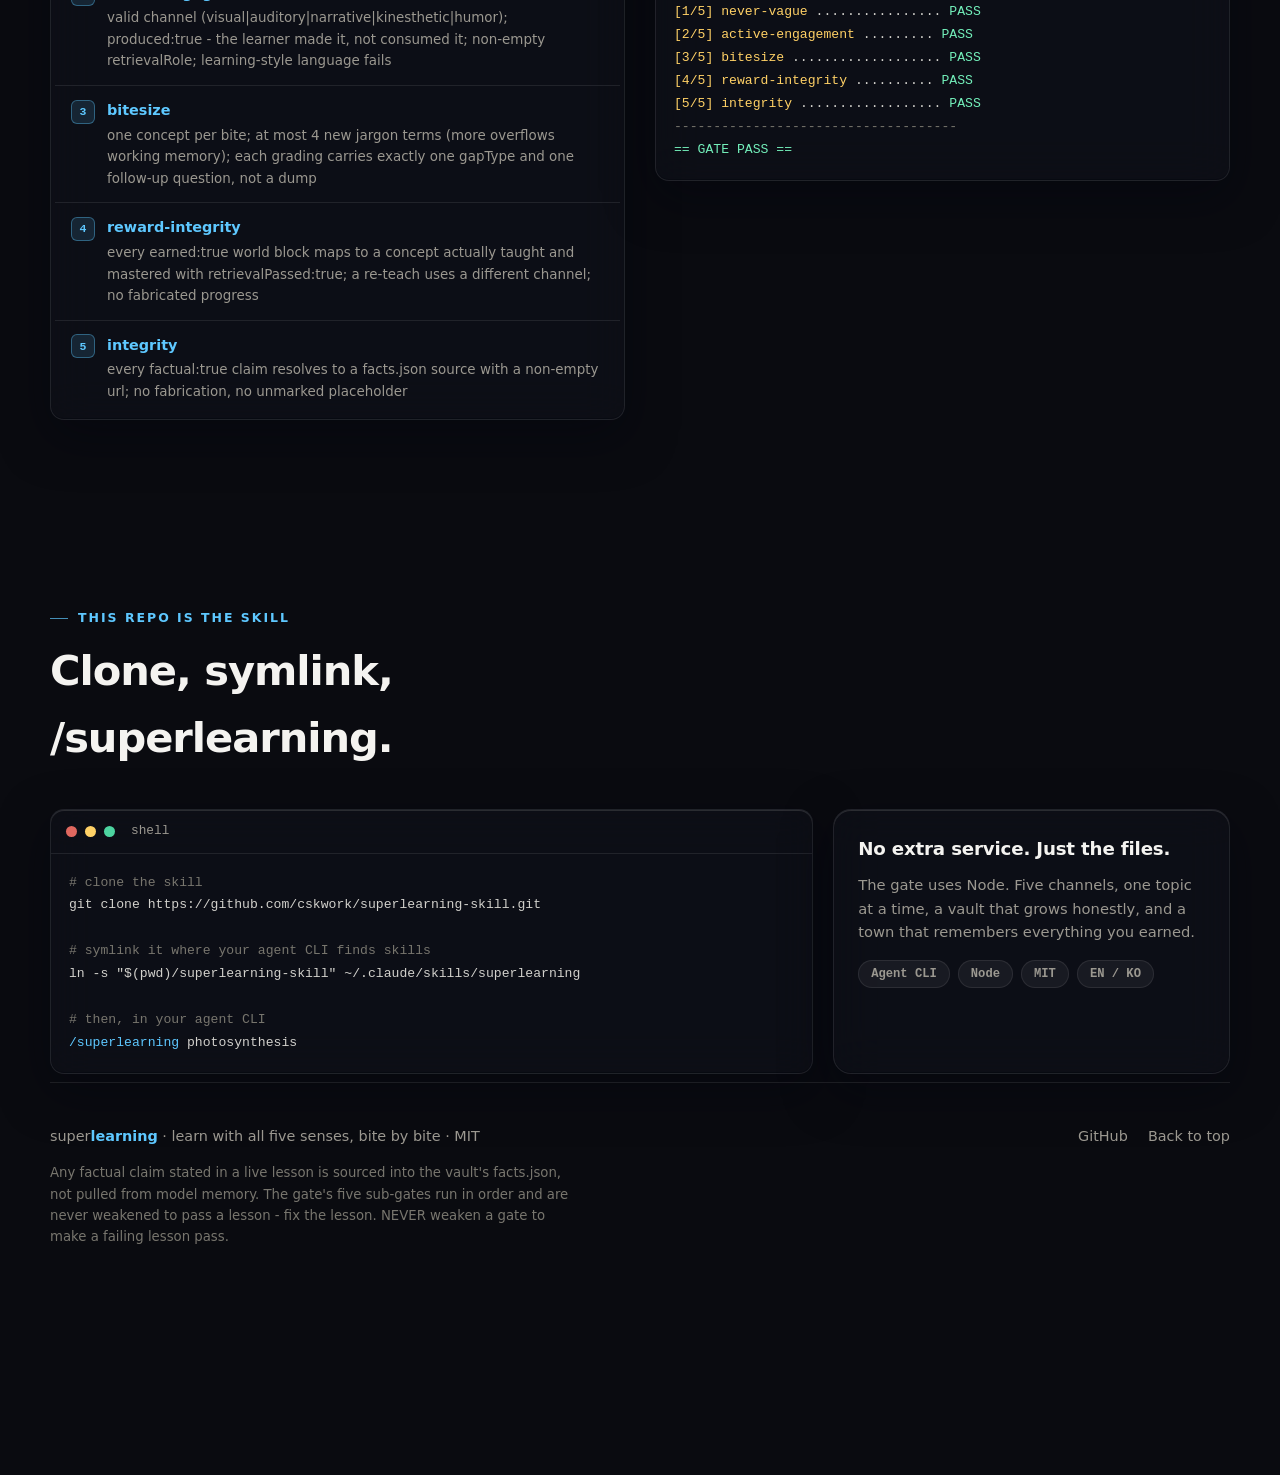
==== commit c12294cf: "feat(card): paced four-beat delivery — ease-in anchor, visual examples, say-back on card Redesign th" ====
--- a/docs/index.html
+++ b/docs/index.html
@@ -486,7 +486,7 @@
       <div class="step glass reveal"><span class="role-badge coach"><span class="en">coach</span><span class="ko">코치</span></span><div class="sn">1</div><h3><span class="en">Frame</span><span class="ko">분류</span></h3><p><span class="en">Classify the request into one mode in a single line. Create or locate the vault at .superlearning/&lt;topic&gt;/.</span><span class="ko">한 줄로 모드를 정합니다. .superlearning/&lt;주제&gt;/에 볼트를 만들거나 찾습니다.</span></p></div>
       <div class="step glass reveal" style="--d:.05s"><span class="role-badge coach"><span class="en">coach</span><span class="ko">코치</span></span><div class="sn">2</div><h3><span class="en">Diagnose</span><span class="ko">진단</span></h3><p><span class="en">A quick, playful prior-knowledge probe. Pick the next small bite and the channel that fits it - and isn't the one just used.</span><span class="ko">빠르고 유쾌한 사전 지식 탐색. 다음 작은 한 입과 맞는 채널을 고릅니다. 방금 쓴 채널은 반복하지 않습니다.</span></p></div>
       <div class="step glass reveal" style="--d:.10s"><span class="role-badge research"><span class="en">researcher</span><span class="ko">리서처</span></span><div class="sn">3</div><h3><span class="en">Source</span><span class="ko">출처</span></h3><p><span class="en">Only when a bite states an external fact: verify it into facts.json with a URL. Unverifiable becomes a documented placeholder, never an invented fact. Skip for pure-reasoning bites.</span><span class="ko">한 입이 외부 사실을 말할 때만: URL과 함께 facts.json에 검증합니다. 확인 불가는 명시된 자리표시자로. 지어낸 사실은 없습니다. 순수 추론 한 입은 건너뜁니다.</span></p></div>
-      <div class="step glass reveal" style="--d:.15s"><span class="role-badge coach"><span class="en">coach</span><span class="ko">코치</span></span><div class="sn">4</div><h3><span class="en">Teach the bite</span><span class="ko">한 입 가르치기</span></h3><p><span class="en">Deliver definition + worked example + ONE sensory activity the learner makes. By default the explanation renders to material/activity-NN.html; the restatement prompt and grading stay in the terminal.</span><span class="ko">정의 + 풀이 예시 + 학습자가 만들 감각 활동 하나. 기본으로 설명은 material/activity-NN.html에 렌더링하고, 되말하기 질문과 채점은 터미널에 둡니다.</span></p></div>
+      <div class="step glass reveal" style="--d:.15s"><span class="role-badge coach"><span class="en">coach</span><span class="ko">코치</span></span><div class="sn">4</div><h3><span class="en">Teach the bite</span><span class="ko">한 입 가르치기</span></h3><p><span class="en">Deliver a familiar anchor, then definition + worked example + ONE sensory activity the learner makes, then the static restatement prompt. By default the card renders to material/activity-NN.html; the terminal keeps only the learner's answer and the reactive one-gap grading.</span><span class="ko">친숙한 닻을 먼저, 정의와 풀이 예시, 학습자가 만들 감각 활동 하나, 그리고 정적인 되말하기 프롬프트를 전달합니다. 기본으로 카드는 material/activity-NN.html에 렌더링하고, 터미널은 학습자의 답과 반응형 한 간격 채점만 다룹니다.</span></p></div>
       <div class="step glass reveal"><span class="role-badge learner"><span class="en">learner</span><span class="ko">학습자</span></span><div class="sn">5</div><h3><span class="en">Produce + grade</span><span class="ko">만들기 + 채점</span></h3><p><span class="en">The learner makes the artifact and says the idea back. Coach names the first gap by the 6-type rubric and returns exactly one follow-up question. Loop within the bite until gap-free.</span><span class="ko">학습자가 산출물을 만들고 개념을 되말합니다. 코치는 6가지 루브릭으로 첫 빈틈을 짚고 후속 질문 하나를 냅니다. 빈틈이 없을 때까지 반복합니다.</span></p></div>
       <div class="step glass reveal" style="--d:.05s"><span class="role-badge critic"><span class="en">critic</span><span class="ko">검토자</span></span><div class="sn">6</div><h3><span class="en">Reward-check</span><span class="ko">보상 검사</span></h3><p><span class="en">At the session/world boundary only: the engagement-critic re-reads the vault, runs engagement-gate.mjs, and prints any violation as file:locator. It alone marks earned:true and mastered:true.</span><span class="ko">세션/월드 경계에서만: engagement-critic이 볼트를 다시 읽고 engagement-gate.mjs를 돌려 위반을 file:locator로 출력합니다. earned:true와 mastered:true를 표시하는 것은 이 역할만입니다.</span></p></div>
       <div class="step glass reveal" style="--d:.10s"><span class="role-badge coach"><span class="en">coach</span><span class="ko">코치</span></span><div class="sn">7</div><h3><span class="en">Grow the town</span><span class="ko">마을 키우기</span></h3><p><span class="en">After the gate is green: add earned blocks to progress-state.json, bump xp and streak, advance the tier when thresholds are crossed, and re-render world/world.html. Schedule spaced retrieval: 1 day / 1 week / 1 month.</span><span class="ko">게이트가 초록이면: 획득한 블록을 progress-state.json에 추가하고 xp·streak를 올리고 world/world.html을 다시 그립니다. 분산 복습 일정: 1일 / 1주 / 1개월.</span></p></div>
